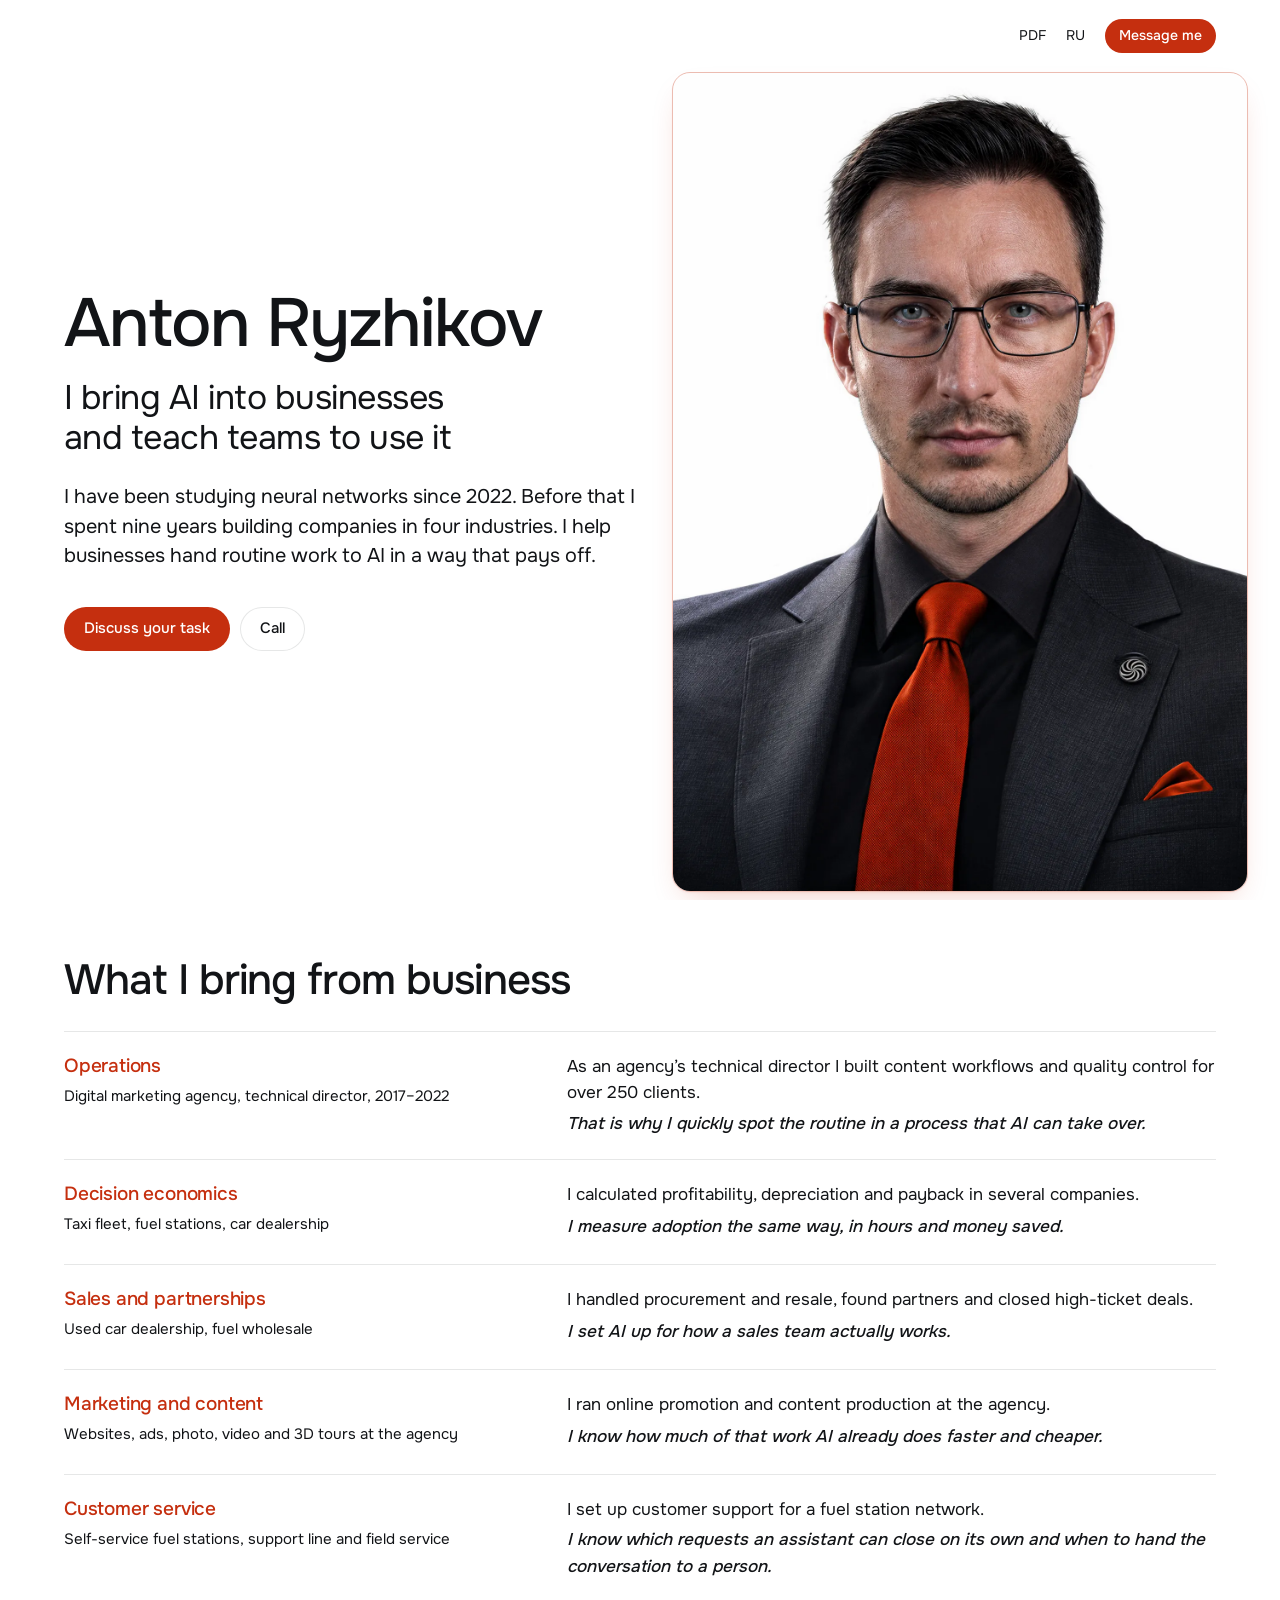
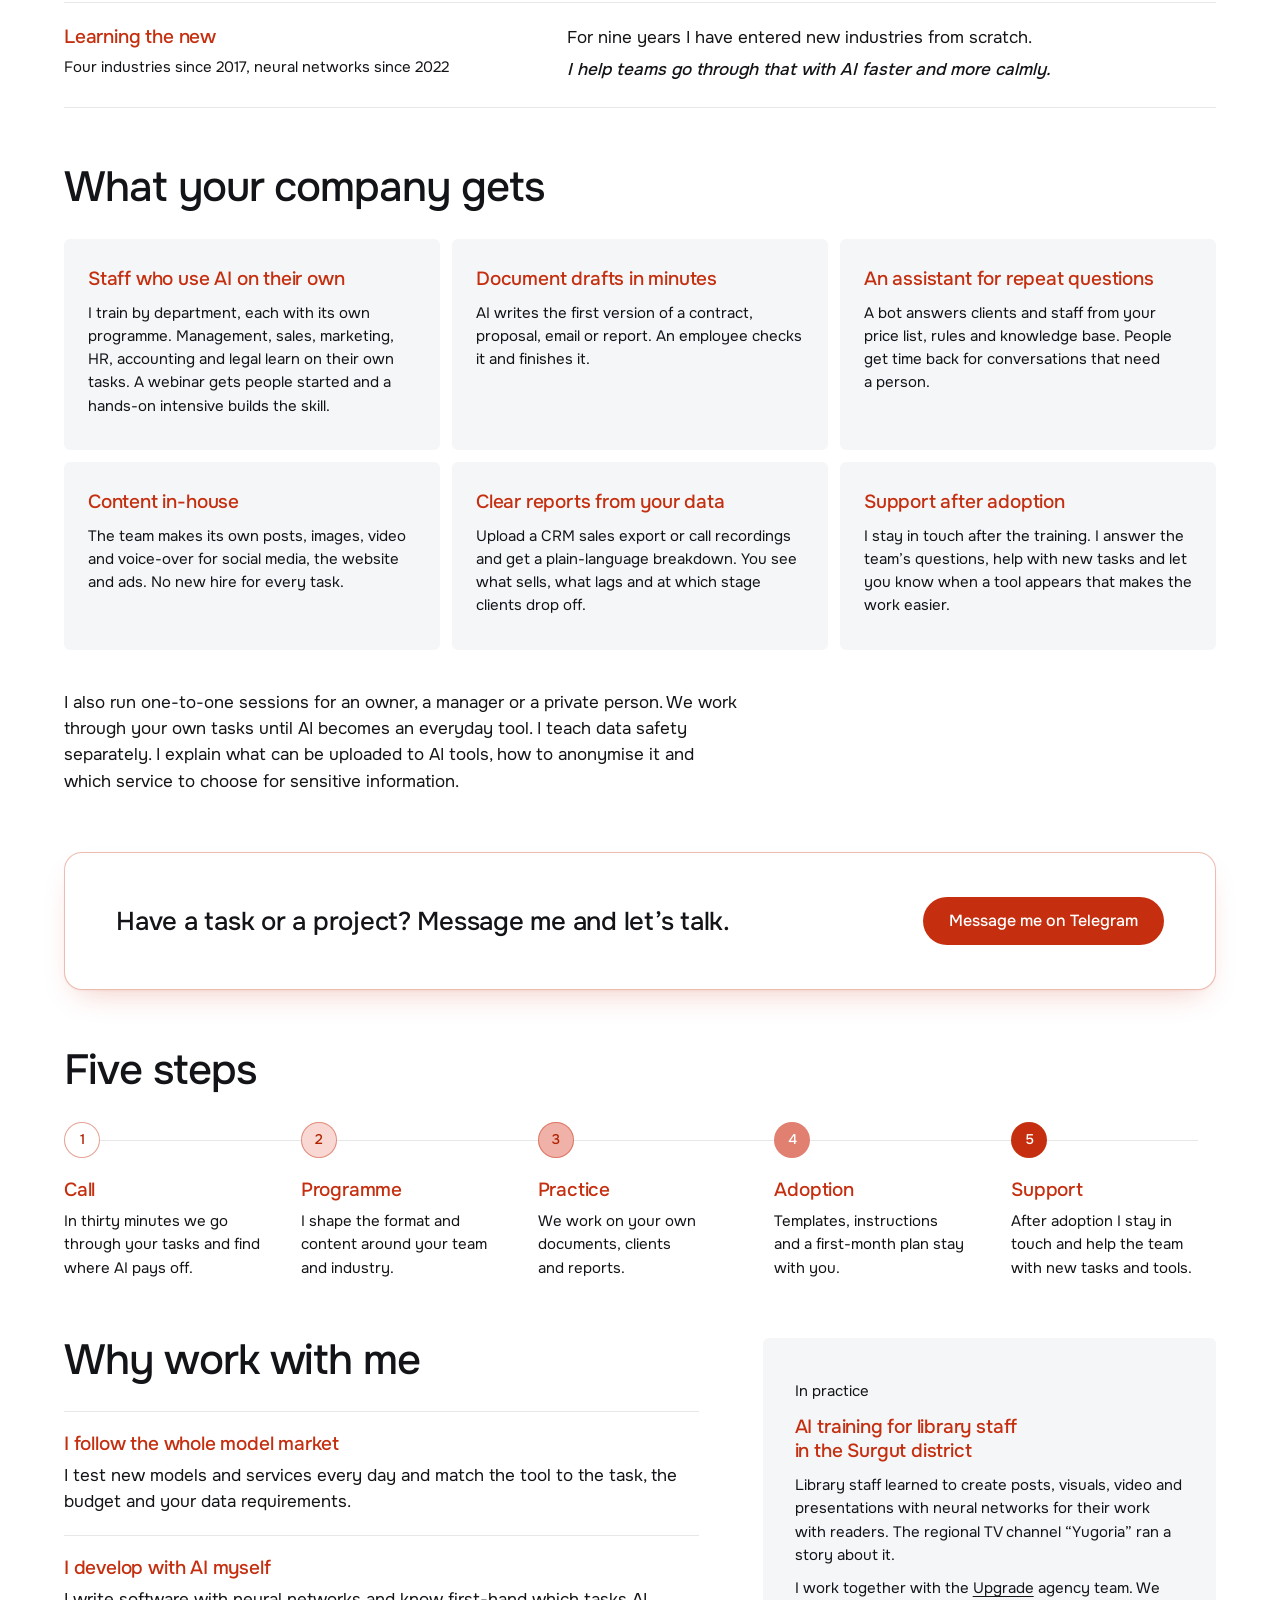
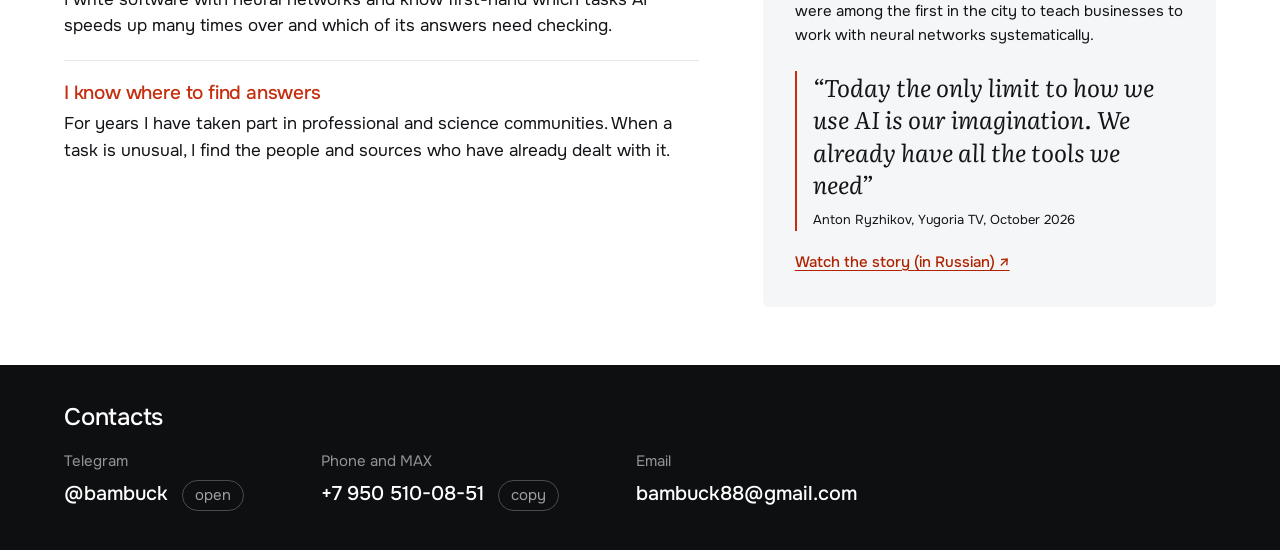
==== ai.en.html @ d8096609 "Обновление сайта" ====
<!doctype html>
<html lang="en">
<head>
<meta charset="utf-8">
<meta name="viewport" content="width=device-width, initial-scale=1">
<title>Anton Ryzhikov · AI adoption and team training</title>
<meta name="description" content="I train teams to work with neural networks, find tasks to automate, choose the right tools and support you after adoption. Nine years of business management experience.">
<meta property="og:title" content="Anton Ryzhikov · AI adoption and team training">
<meta property="og:description" content="I train teams to work with neural networks, find tasks to automate, choose the right tools and support you after adoption. Nine years of business management experience.">
<meta property="og:type" content="profile">
<link rel="alternate" hreflang="ru" href="ai.html">
<link rel="preconnect" href="https://fonts.googleapis.com">
<link rel="preconnect" href="https://fonts.gstatic.com" crossorigin>
<link rel="stylesheet" href="https://fonts.googleapis.com/css2?family=Onest:wght@400;500;600&family=Literata:ital,opsz,wght@0,7..72,400;1,7..72,400&display=swap">
<link rel="stylesheet" href="assets/style.css?v=mwg1d5gt">
<script>document.documentElement.classList.add('js')</script>
</head>
<body class="page-ai">
<header class="topbar">
  <div class="wrap topbar__in">
    <a class="topbar__name" href="#top">Anton Ryzhikov</a>
    <nav class="topbar__meta" aria-label="Page versions">
      <a href="pdf/Ryzhikov-AI-EN.pdf" download>PDF</a>
      <a href="ai.html" hreflang="ru" lang="ru">RU</a>
      <a class="btn btn--sm" href="https://t.me/bambuck">Message me</a>
    </nav>
  </div>
</header>
<main id="top">


<section class="hero">
  <div class="wrap hero__wrap">
    <div class="hero__copy">
      
      <h1 class="ld" style="--d:1">Anton Ryzhikov</h1>
      <p class="role ld" style="--d:2">I bring AI into businesses and teach teams to use it</p>
      <p class="lead ld" style="--d:3">I have been studying neural networks since 2022. Before that I spent nine years building companies in four industries. I help businesses hand routine work to AI in a way that pays off.</p>
      <div class="actions ld" style="--d:4">
        <a class="btn" href="https://t.me/bambuck">Discuss your task</a>
        <a class="btn btn--ghost" href="tel:+79505100851">Call</a>
      </div>
      
      <p class="print-only hero__contacts"><span>Telegram @bambuck</span><span>Phone and MAX +7 950 510-08-51</span><span>bambuck88@gmail.com</span></p>
    </div>
  </div>
  <figure class="hero__media"><img src="assets/anton-color.webp?v=mwg1d5gt" alt="Anton Ryzhikov" width="1920" height="1920" fetchpriority="high"></figure>
</section>
<section class="sec wrap" id="expertise">
  <div class="shead"><h2>What I bring from business</h2></div>
  <div class="compare">
    <div class="compare__row"><div class="compare__lbl"><h3>Operations</h3><p class="compare__where">Digital marketing agency, technical director, 2017–2022</p></div><p class="compare__from">As an agency’s technical director I built content workflows and quality control for over 250 clients.</p><p class="compare__ai">That is why I quickly spot the routine in a process that AI can take over.</p></div><div class="compare__row"><div class="compare__lbl"><h3>Decision economics</h3><p class="compare__where">Taxi fleet, fuel stations, car dealership</p></div><p class="compare__from">I calculated profitability, depreciation and payback in several companies.</p><p class="compare__ai">I measure adoption the same way, in hours and money saved.</p></div><div class="compare__row"><div class="compare__lbl"><h3>Sales and partnerships</h3><p class="compare__where">Used car dealership, fuel wholesale</p></div><p class="compare__from">I handled procurement and resale, found partners and closed high-ticket deals.</p><p class="compare__ai">I set AI up for how a sales team actually works.</p></div><div class="compare__row"><div class="compare__lbl"><h3>Marketing and content</h3><p class="compare__where">Websites, ads, photo, video and 3D tours at the agency</p></div><p class="compare__from">I ran online promotion and content production at the agency.</p><p class="compare__ai">I know how much of that work AI already does faster and cheaper.</p></div><div class="compare__row"><div class="compare__lbl"><h3>Customer service</h3><p class="compare__where">Self-service fuel stations, support line and field service</p></div><p class="compare__from">I set up customer support for a fuel station network.</p><p class="compare__ai">I know which requests an assistant can close on its own and when to hand the conversation to a person.</p></div><div class="compare__row"><div class="compare__lbl"><h3>Learning the new</h3><p class="compare__where">Four industries since 2017, neural networks since 2022</p></div><p class="compare__from">For nine years I have entered new industries from scratch.</p><p class="compare__ai">I help teams go through that with AI faster and more calmly.</p></div>
  </div>
</section>
<section class="sec wrap" id="services">
  <div class="shead"><h2>What your company gets</h2></div>
  <ul class="tiles">
    <li><h3>Staff who use AI on their own</h3><p>I train by department, each with its own programme. Management, sales, marketing, HR, accounting and legal learn on their own tasks. A webinar gets people started and a hands-on intensive builds the skill.</p></li>
    <li><h3>Document drafts in minutes</h3><p>AI writes the first version of a contract, proposal, email or report. An employee checks it and finishes it.</p></li>
    <li><h3>An assistant for repeat questions</h3><p>A bot answers clients and staff from your price list, rules and knowledge base. People get time back for conversations that need a person.</p></li>
    <li><h3>Content in-house</h3><p>The team makes its own posts, images, video and voice-over for social media, the website and ads. No new hire for every task.</p></li>
    <li><h3>Clear reports from your data</h3><p>Upload a CRM sales export or call recordings and get a plain-language breakdown. You see what sells, what lags and at which stage clients drop off.</p></li>
    <li><h3>Support after adoption</h3><p>I stay in touch after the training. I answer the team’s questions, help with new tasks and let you know when a tool appears that makes the work easier.</p></li>
  </ul>
  <p class="note">I also run one-to-one sessions for an owner, a manager or a private person. We work through your own tasks until AI becomes an everyday tool. I teach data safety separately. I explain what can be uploaded to AI tools, how to anonymise it and which service to choose for sensitive information.</p>
</section>

<section class="wrap cta no-print">
  <div class="cta__in">
    <h2 class="cta__title">Have a task or a project? Message me and let’s talk.</h2>
    <div class="cta__act">
      <a class="btn cta__btn" href="https://t.me/bambuck">Message me on Telegram</a>
    </div>
  </div>
</section>
<section class="sec wrap" id="process">
  <div class="shead"><h2>Five steps</h2></div>
  <ol class="steps">
    <li><span class="steps__n">1</span><h3>Call</h3><p>In thirty minutes we go through your tasks and find where AI pays off.</p></li>
    <li><span class="steps__n">2</span><h3>Programme</h3><p>I shape the format and content around your team and industry.</p></li>
    <li><span class="steps__n">3</span><h3>Practice</h3><p>We work on your own documents, clients and reports.</p></li>
    <li><span class="steps__n">4</span><h3>Adoption</h3><p>Templates, instructions and a first-month plan stay with you.</p></li>
    <li><span class="steps__n">5</span><h3>Support</h3><p>After adoption I stay in touch and help the team with new tasks and tools.</p></li>
  </ol>
</section>
<section class="sec wrap" id="proof">
  <div class="split">
    <div>
      <div class="shead"><h2>Why work with me</h2></div>
      <div class="why"><div><h3>I follow the whole model market</h3><p>I test new models and services every day and match the tool to the task, the budget and your data requirements.</p></div><div><h3>I develop with AI myself</h3><p>I write software with neural networks and know first-hand which tasks AI speeds up many times over and which of its answers need checking.</p></div><div><h3>I know where to find answers</h3><p>For years I have taken part in professional and science communities. When a task is unusual, I find the people and sources who have already dealt with it.</p></div></div>
    </div>
    <aside class="case">
      <p class="case__label">In practice</p>
      <h3>AI training for library staff in the Surgut district</h3>
      <p>Library staff learned to create posts, visuals, video and presentations with neural networks for their work with readers. The regional TV channel “Yugoria” ran a story about it.</p>
      <p>I work together with the <a href="https://upgrade-agency.ru/" target="_blank" rel="noopener">Upgrade</a> agency team. We were among the first in the city to teach businesses to work with neural networks systematically.</p>
      <figure class="case__quote">
        <blockquote class="quote">Today the only limit to how we use AI is our imagination. We already have all the tools we need</blockquote>
        <figcaption>Anton Ryzhikov, Yugoria TV, October 2026</figcaption>
      </figure>
      <a class="link no-print" href="https://ugoriatv.ru/news/2026/10/08/145247" target="_blank" rel="noopener">Watch the story (in Russian) ↗</a>
    </aside>
  </div>
</section>

<section class="band" id="contacts">
  <div class="wrap band__in">
    <div class="band__head">
      <h2 class="band__label">Contacts</h2>
      
    </div>
    <ul class="clist">
      <li><span class="clabel">Telegram</span><span class="cbox"><a class="cval" href="https://t.me/bambuck">@bambuck</a><a class="ccopy" href="https://t.me/bambuck">open</a></span></li>
      <li><span class="clabel">Phone and MAX</span><span class="cbox"><a class="cval" href="tel:+79505100851">+7 950 510-08-51</a><button class="ccopy" type="button" data-copy="+7 950 510-08-51" data-done="copied">copy</button></span></li>
      <li><span class="clabel">Email</span><a class="cval" href="mailto:bambuck88@gmail.com">bambuck88@gmail.com</a></li>
    </ul>
  </div>
</section>
</main>
<script src="assets/site.js?v=mwg1d5gt" defer></script>
</body>
</html>
---- assets/style.css ----
/* Антон Рыжиков — общий стиль трёх форматов
   Система: белый фон, почти чёрный текст, один акцент (киноварь).
   Подпись сайта: красная полоса «сейчас» на шкале опыта. */
:root {
  color-scheme: light;
  --ground: #ffffff;
  --surface: oklch(0.972 0.003 260);
  --ink: oklch(0.19 0.006 260);
  --ink-2: oklch(0.43 0.008 260);
  --ink-3: oklch(0.62 0.008 260);
  --line: oklch(0.19 0.006 260 / 0.1);
  --accent: oklch(0.54 0.19 33);
  --accent-ink: oklch(0.49 0.18 33);
  --night: oklch(0.17 0.004 260);

  --font: "Onest", system-ui, -apple-system, "Segoe UI", sans-serif;
  --serif: "Literata", Georgia, serif;
  --settle: cubic-bezier(.22, 1, .36, 1);
  --soft: cubic-bezier(.33, 1, .68, 1);

  --pad: clamp(16px, 5vw, 72px);
  --sec: clamp(44px, 4.5vw, 64px);
  --fs-h1: clamp(2.5rem, 1.7rem + 3.4vw, 4.25rem);
  --fs-h2: clamp(1.75rem, 1.35rem + 1.6vw, 2.75rem);
  --fs-h3: 1.1875rem;
  --fs-lead: clamp(1.0625rem, 1rem + 0.3vw, 1.25rem);
  --fs-body: 1.0625rem;
  --fs-small: 0.9375rem;
  --fs-label: 0.8125rem;
}

* { box-sizing: border-box; }
html { -webkit-text-size-adjust: 100%; }
body {
  margin: 0; background: var(--ground); color: var(--ink);
  font-family: var(--font); font-size: var(--fs-body); line-height: 1.55;
  font-synthesis: none; -webkit-font-smoothing: antialiased;
}
h1, h2, h3, p, ul, ol, figure, blockquote { margin: 0; }
ul, ol { padding: 0; list-style: none; }
img { display: block; max-width: 100%; }
h1, h2, h3 { font-weight: 500; text-wrap: balance; }
p { text-wrap: pretty; }
a { color: inherit; text-decoration-thickness: 1px; text-underline-offset: 0.2em; }
a:focus-visible, button:focus-visible { outline: 2px solid var(--accent); outline-offset: 2px; border-radius: 2px; }
::selection { background: var(--accent); color: #fff; }
.sr { position: absolute; width: 1px; height: 1px; overflow: hidden; clip: rect(0 0 0 0); }
.print-only { display: none; }

.wrap { width: 100%; max-width: 1280px; margin: 0 auto; padding: 0 var(--pad); }

/* ── Кнопки ─────────────────────────────────────── */
.btn {
  display: inline-flex; align-items: center; justify-content: center;
  height: 44px; padding: 0 20px; border-radius: 999px;
  background: var(--accent); color: #fff; font-size: 0.9375rem; font-weight: 500; text-decoration: none;
  transition: background-color .2s var(--soft), transform .1s var(--soft);
}
.btn:hover { background: var(--accent-ink); }
.btn:active { transform: scale(.98); }
.btn--ghost { background: #fff; color: var(--ink); box-shadow: inset 0 0 0 1px var(--line); }
.btn--ghost:hover { background: var(--surface); }
.btn--sm { height: 34px; padding: 0 14px; font-size: 0.875rem; }

/* ── Навигация: прозрачная поверх первого экрана ─── */
.topbar { position: absolute; top: 0; left: 0; right: 0; z-index: 5; }
.topbar__in { display: flex; align-items: center; justify-content: space-between; height: 72px; }
.topbar__name { font-weight: 500; text-decoration: none; }
.topbar__meta { display: flex; align-items: center; gap: 20px; font-size: 0.875rem; }
.topbar__meta a:not(.btn) { color: var(--ink-2); text-decoration: none; }
.topbar__meta a:not(.btn):hover { color: var(--ink); }

/* ── Первый экран: портрет уходит за верх, правый край и низ ── */
.hero {
  position: relative; overflow: hidden;
  min-height: clamp(600px, 100svh, 1080px);
}
.hero__wrap { position: relative; z-index: 2; min-height: inherit; display: flex; align-items: center; }
.hero__copy { width: 52%; padding: 96px 0 56px; }
.eyebrow { font-size: var(--fs-small); color: var(--ink-2); margin-bottom: 24px; }
.eyebrow b { color: var(--ink); font-weight: 500; }
h1 { font-size: var(--fs-h1); line-height: 1.04; letter-spacing: -0.03em; max-width: 11em; }
.role { margin-top: 16px; font-size: var(--fs-lead); }
.lead { margin-top: 24px; font-size: var(--fs-lead); line-height: 1.5; color: var(--ink-2); max-width: 30em; }
.actions { display: flex; flex-wrap: wrap; gap: 10px; margin-top: 36px; }
.hero__proof { margin-top: 32px; padding-left: 14px; border-left: 2px solid var(--accent); font-size: var(--fs-small); max-width: 28em; }
.hero__proof a { color: var(--ink-2); text-decoration: none; }
.hero__proof a:hover { color: var(--ink); }
.hero__media { position: absolute; top: 0; right: 0; bottom: 0; width: 50%; z-index: 1; }
.hero__media img { width: 100%; height: 100%; object-fit: cover; object-position: 50% 8%; mix-blend-mode: multiply; }

@keyframes rise { from { opacity: 0; transform: translateY(12px); } to { opacity: 1; transform: none; } }
@keyframes fade { from { opacity: 0; } to { opacity: 1; } }
.js .ld { animation: rise .8s var(--settle) both; animation-delay: calc(var(--d, 0) * 70ms); }
.js .hero__media { animation: fade 1.1s var(--soft) both; }
@media (prefers-reduced-motion: reduce) { .js .ld, .js .hero__media { animation: fade .2s linear both; } }

/* ── Секции ─────────────────────────────────────── */
.sec { padding-top: var(--sec); }
.shead { display: flex; flex-wrap: wrap; align-items: baseline; justify-content: space-between; gap: 12px 40px; margin-bottom: 28px; }
h2 { font-size: var(--fs-h2); line-height: 1.08; letter-spacing: -0.025em; max-width: 16em; }
.shead__intro { color: var(--ink-2); max-width: 26em; }
h3 { font-size: var(--fs-h3); line-height: 1.3; letter-spacing: -0.01em; }
.note { margin-top: 40px; max-width: 40em; color: var(--ink-2); }

/* Профиль: метанавык + шкала опыта */
.feature { display: grid; grid-template-columns: minmax(0, 4fr) minmax(0, 8fr); gap: 56px; align-items: start; padding: 40px 0 56px; border-top: 1px solid var(--ink); }
.feature__text h3 { font-size: clamp(1.375rem, 1.2rem + 0.6vw, 1.75rem); letter-spacing: -0.02em; }
.feature__text p { margin-top: 14px; color: var(--ink-2); }
.gantt__row { display: grid; grid-template-columns: minmax(0, 5fr) minmax(0, 7fr); gap: 24px; align-items: center; padding: 10px 0; }
.gantt__label b { display: block; font-weight: 500; font-size: 0.9375rem; line-height: 1.3; }
.gantt__label span { display: block; font-size: var(--fs-label); color: var(--ink-2); }
.gantt__track { position: relative; height: 10px; background: linear-gradient(var(--line), var(--line)) 0 50% / 100% 1px no-repeat; }
.gantt__bar { position: absolute; top: 0; height: 10px; border-radius: 2px; background: var(--ink); transform-origin: left center; }
.gantt__bar.is-now { background: linear-gradient(90deg, var(--accent) 60%, transparent); }
.js .gantt__bar.grow { transform: scaleX(0); transition: transform 1s var(--settle); transition-delay: calc(var(--d, 0) * 90ms); }
.js .gantt__bar.grow.in { transform: none; }
@media (prefers-reduced-motion: reduce) { .js .gantt__bar.grow { transform: none; transition: none; } }
.gantt__axis { padding-top: 6px; }
.gantt__axis .gantt__track { background: none; height: 16px; }
.gantt__axis span { position: absolute; top: 0; font-size: 0.75rem; color: var(--ink-2); font-variant-numeric: tabular-nums; transform: translateX(-50%); }
.gantt__axis span:nth-child(even) { visibility: hidden; }

.meta { display: grid; grid-template-columns: repeat(4, minmax(0, 1fr)); gap: 40px; padding-top: 40px; border-top: 1px solid var(--line); }
.meta p { margin-top: 10px; color: var(--ink-2); font-size: var(--fs-small); }

/* Профиль: навыки группами */
.skills { column-count: 3; column-gap: 40px; }
.skills section { padding-top: 16px; border-top: 1px solid var(--ink); break-inside: avoid; margin-bottom: 36px; }
.skills ul { margin-top: 10px; }
.skills li { color: var(--ink-2); line-height: 1.4; }
.skills li + li { margin-top: 6px; }

/* Профиль: кейс */
.showcase { display: grid; grid-template-columns: minmax(0, 6fr) minmax(0, 5fr); gap: 64px; align-items: center; padding: clamp(32px, 5vw, 64px); background: var(--surface); border-radius: 6px; }
.showcase h2 { font-size: clamp(1.5rem, 1.25rem + 1vw, 2.25rem); }
.showcase__text > p:not(.case__label) { margin-top: 14px; color: var(--ink-2); max-width: 34em; }
.showcase .link { display: inline-block; margin-top: 24px; font-weight: 500; color: var(--accent-ink); }
.showcase__quote .quote { font-size: clamp(1.3rem, 1.1rem + 0.8vw, 1.85rem); }
.showcase__quote figcaption { margin-top: 16px; font-size: var(--fs-small); color: var(--ink-2); }

/* Профиль: матрица навыков × места работы */
.matrix { width: 100%; border-collapse: collapse; }
.matrix thead th { position: sticky; top: 0; z-index: 1; background: var(--ground); font-size: var(--fs-label); font-weight: 400; color: var(--ink-2); padding: 12px 0; text-align: center; border-bottom: 1px solid var(--ink); }
.matrix thead th:first-child { text-align: left; }
.matrix th[scope="row"] { text-align: left; font-weight: 400; padding: 12px 24px 12px 0; width: 52%; }
.matrix .skill { display: block; font-weight: 500; }
.matrix .ex { display: block; margin-top: 2px; font-size: var(--fs-small); color: var(--ink-2); }
.matrix td { text-align: center; border-bottom: 1px solid var(--line); }
.matrix th[scope="row"] { border-bottom: 1px solid var(--line); }
.matrix__group th { text-align: left; font-size: var(--fs-h3); font-weight: 500; letter-spacing: -0.01em; padding: 40px 0 12px; border-bottom: 1px solid var(--line); }
.matrix tbody:first-of-type .matrix__group th { padding-top: 24px; }
.dot { display: inline-block; width: 10px; height: 10px; border-radius: 50%; background: var(--ink); }
.dash { display: inline-block; width: 10px; height: 1px; background: var(--line); vertical-align: middle; }
.matrix tr:hover th[scope="row"] .skill { color: var(--accent-ink); }

.duo { display: grid; grid-template-columns: repeat(2, minmax(0, 1fr)); gap: 40px; padding-top: 32px; border-top: 1px solid var(--line); }
.duo p { margin-top: 8px; color: var(--ink-2); max-width: 30em; }
#education { padding-top: calc(var(--sec) / 2); }

/* ИИ: сопоставление «из бизнеса → во внедрении» */
.compare__head, .compare__row { display: grid; grid-template-columns: minmax(0, 1fr) minmax(0, 1fr); gap: 40px; }
.compare__head { font-size: var(--fs-label); color: var(--ink-2); padding-bottom: 12px; border-bottom: 1px solid var(--ink); }
.compare__head span:last-child { color: var(--accent-ink); }
.compare__row { padding: 22px 0; border-bottom: 1px solid var(--line); }
.compare__row p { margin-top: 6px; color: var(--ink-2); }
.compare { border-top: 1px solid var(--line); }
.compare__row { grid-template-columns: minmax(0, 5fr) minmax(0, 7fr); row-gap: 4px; }
.compare__lbl { grid-column: 1; grid-row: 1 / span 2; }
.compare__lbl h3 { margin: 0; }
.compare__from { grid-column: 2; }
.compare__ai { grid-column: 2; font-weight: 500; }
.compare__row p.compare__from, .compare__row p.compare__ai { margin-top: 0; }
.compare__ai { color: var(--ink) !important; }

/* ИИ: услуги плитками */
.tiles { display: grid; grid-template-columns: repeat(3, minmax(0, 1fr)); gap: 12px; }
.tiles li { background: var(--surface); border-radius: 6px; padding: 28px 24px 32px; transition: background-color .3s var(--soft); }
.tiles li:hover { background: oklch(0.955 0.004 260); }
.tiles p { margin-top: 10px; color: var(--ink-2); font-size: var(--fs-small); }

/* ИИ: шаги — настоящая последовательность */
.steps { display: grid; grid-template-columns: repeat(5, minmax(0, 1fr)); gap: 32px; position: relative; }
.steps::before { content: ""; position: absolute; left: 18px; right: 18px; top: 18px; height: 1px; background: var(--line); }
.steps li { position: relative; }
.steps__n { position: relative; display: grid; place-items: center; width: 36px; height: 36px; border-radius: 50%; background: #fff; box-shadow: inset 0 0 0 1px var(--ink); font-size: 0.875rem; font-variant-numeric: tabular-nums; margin-bottom: 20px; }
.steps li:last-child .steps__n { background: var(--accent); color: #fff; box-shadow: none; }
.steps p { margin-top: 8px; color: var(--ink-2); font-size: var(--fs-small); }

/* ИИ: почему + кейс */
.split { display: grid; grid-template-columns: minmax(0, 7fr) minmax(0, 5fr); gap: 64px; align-items: start; }
.why > div { padding: 20px 0; border-top: 1px solid var(--line); }
.why p { margin-top: 6px; color: var(--ink-2); }
.case { background: var(--surface); border-radius: 6px; padding: 32px; }
.case__label { font-size: var(--fs-label); color: var(--accent-ink); margin-bottom: 12px; }
.case > p { margin-top: 10px; color: var(--ink-2); font-size: var(--fs-small); }
.case__quote { margin-top: 24px; padding-left: 16px; border-left: 2px solid var(--accent); }
.case__quote figcaption { margin-top: 10px; font-size: var(--fs-label); color: var(--ink-2); }
.case .link { display: inline-block; margin-top: 20px; font-size: var(--fs-small); font-weight: 500; color: var(--accent-ink); }

.quote { font-family: var(--serif); font-style: italic; font-size: clamp(1.2rem, 1.05rem + 0.6vw, 1.5rem); line-height: 1.35; }
.quote::before { content: "«"; } .quote::after { content: "»"; }
:lang(en) .quote::before { content: "\201C"; } :lang(en) .quote::after { content: "\201D"; }

/* Неформальный: колонка для чтения */
.story { max-width: 40rem; margin: 0 auto; }
.story h2 { margin-bottom: 40px; }
.story p { font-family: var(--serif); font-size: 1.125rem; line-height: 1.7; }
.story p + p { margin-top: 14px; }
.story__big { font-size: 1.25rem !important; }
.story__h { margin-top: 72px; }
.sign { font-style: italic; color: var(--ink-2); margin-top: 24px !important; }
/* me: ряд вызовов на линиях */
.dares { list-style: none; border-top: 1px solid var(--ink); }
.dares li { display: grid; grid-template-columns: minmax(0, 7fr) minmax(0, 5fr); gap: 12px 64px; padding: 32px 0; border-bottom: 1px solid var(--line); align-items: baseline; }
.dares__q { font-family: var(--serif); font-size: clamp(1.3rem, 1.1rem + 0.8vw, 1.85rem); line-height: 1.25; letter-spacing: -0.01em; text-wrap: balance; }
.dares__q em { color: var(--accent-ink); white-space: nowrap; }
.dares__out { color: var(--ink-2); max-width: 30em; }
.pull { margin-top: var(--sec); padding: clamp(64px, 9vw, 120px) 0; background: var(--surface); }
.quote--xl { font-size: clamp(1.6rem, 1.1rem + 2.2vw, 2.9rem); line-height: 1.22; letter-spacing: -0.01em; max-width: 22em; }

/* ── Контакты: тёмная полоса на всю ширину ───────── */
.band { margin-top: var(--sec); background: var(--night); color: #fff; padding: clamp(36px, 4vw, 52px) 0; }
.band__in { display: grid; gap: clamp(32px, 4vw, 48px); }
.band__title { font-size: clamp(1.75rem, 1.35rem + 1.6vw, 2.75rem); line-height: 1.15; letter-spacing: normal; max-width: 13em; }
.band__intro { margin-top: 16px; color: oklch(1 0 0 / .62); }
.band__label { font-size: clamp(1.25rem, 1.1rem + 0.5vw, 1.5rem); font-weight: 500; line-height: 1.2; letter-spacing: -0.01em; }
.cta { margin-top: var(--sec); }
.cta__in { display: flex; align-items: center; justify-content: space-between; gap: 20px 48px; padding: clamp(28px, 3.6vw, 44px) clamp(24px, 4vw, 56px); background: #fff; border: 1px solid oklch(0.19 0.006 260 / 0.14); border-radius: 18px; box-shadow: 0 1px 2px oklch(0.19 0.006 260 / 0.05), 0 14px 32px -14px oklch(0.19 0.006 260 / 0.22); }
.cta__title { font-size: clamp(1.25rem, 1.05rem + 0.7vw, 1.625rem); font-weight: 500; line-height: 1.3; letter-spacing: -0.01em; max-width: 30em; text-wrap: balance; }
.cta__act { flex: none; }
.cta__btn { height: 48px; padding: 0 26px; font-size: 1rem; }
@media screen and (max-width: 760px) { .cta__in { flex-direction: column; align-items: stretch; } .cta__btn { width: 100%; justify-content: center; } }
.clist { display: grid; grid-template-columns: repeat(auto-fit, minmax(15em, 1fr)); gap: 0 clamp(24px, 3vw, 48px); }
@media screen and (min-width: 861px) { .page-me .clist { grid-template-columns: repeat(4, minmax(0, 1fr)); } }
.clist li { display: grid; grid-template-rows: auto auto; gap: 10px; align-content: start; padding: 22px 0 4px; border-top: 1px solid oklch(1 0 0 / .18); }
.clabel { font-size: var(--fs-small); color: oklch(1 0 0 / .55); }
.cbox { display: flex; flex-wrap: wrap; align-items: baseline; gap: 4px 14px; min-width: 0; }
.cval {
  font: inherit; font-size: clamp(1.0625rem, 1rem + 0.3vw, 1.25rem); font-weight: 500; letter-spacing: normal;
  color: #fff; text-decoration: none; background: none; border: 0; padding: 0; cursor: pointer; text-align: left;
  overflow-wrap: anywhere; transition: color .2s var(--soft);
}
.cval:hover { color: oklch(0.72 0.15 33); }
.ccopy { font: inherit; font-size: var(--fs-small); color: oklch(1 0 0 / .6); background: none; border: 1px solid oklch(1 0 0 / .25); border-radius: 999px; padding: 3px 12px; cursor: pointer; }
.ccopy:hover { color: #fff; border-color: oklch(1 0 0 / .6); }
.compare__where { font-size: var(--fs-small); color: var(--ink-2); margin: 2px 0 6px; }
.footer { background: var(--night); color: oklch(1 0 0 / .5); font-size: var(--fs-label); }
.footer__in { display: flex; justify-content: space-between; gap: 16px; padding: 20px var(--pad) 28px; border-top: 1px solid oklch(1 0 0 / .1); }
.footer a { color: inherit; text-decoration: none; } .footer a:hover { color: #fff; }

/* ── Адаптив ────────────────────────────────────── */
@media screen and (max-width: 1100px) {
  .meta { grid-template-columns: repeat(2, minmax(0, 1fr)); }
  .skills { column-count: 2; }
  .band__in, .showcase { grid-template-columns: 1fr; }
}
@media screen and (max-width: 860px) {
  .hero { min-height: 0; display: flex; flex-direction: column; }
  .hero__wrap { min-height: 0; }
  .hero__copy { width: 100%; padding: 96px 0 40px; }
  .hero:not(.hero--space) .hero__media { order: -1; position: relative; inset: auto; width: 132px; height: 132px; margin: 92px var(--pad) 0; border-radius: 50%; overflow: hidden; background: var(--surface); box-shadow: 0 0 0 1px var(--line); }
  .hero:not(.hero--space) .hero__media img { mix-blend-mode: normal; object-position: 50% 12%; transform: scale(1.5); transform-origin: 50% 18%; }
  .hero:not(.hero--space) .hero__copy { padding-top: 28px; }
  .feature, .split { grid-template-columns: 1fr; gap: 32px; }
  .gantt__row { grid-template-columns: 1fr; gap: 8px; }
  .gantt__axis > div:first-child { display: none; }
  .gantt__axis span:first-child { transform: none; }
  .tiles { grid-template-columns: 1fr 1fr; }
  .steps { grid-template-columns: 1fr 1fr; gap: 28px; }
  .steps::before { display: none; }
}
@media screen and (max-width: 640px) {
  .topbar__meta { gap: 14px; }
  .topbar__meta a[download] { display: none; }
  .meta, .duo, .tiles, .steps, .dares li { grid-template-columns: 1fr; }
  .skills { column-count: 1; }
  .clist { grid-template-columns: 1fr; } .clist li { padding: 18px 0; } .clist li:last-child { border-bottom: 1px solid oklch(1 0 0 / .18); }
  .btn--sm { white-space: nowrap; }
  .compare__head { display: none; }
  .compare__row { grid-template-columns: 1fr; gap: 10px; }
  .compare__ai { padding-left: 14px; border-left: 2px solid var(--accent); }
  /* Матрица на телефоне: навык, ниже — где применялся, плашками */
  .matrix thead { display: none; }
  .matrix, .matrix tbody, .matrix tr, .matrix th, .matrix td { display: block; width: auto; }
  .matrix tr:not(.matrix__group) { padding: 12px 0; border-bottom: 1px solid var(--line); }
  .matrix th[scope="row"] { padding: 0; border: 0; width: auto; }
  .matrix td { display: inline-block; border: 0; margin: 8px 6px 0 0; }
  .matrix td.off { display: none; }
  .matrix td.on::after { content: attr(data-l); font-size: 0.75rem; color: var(--ink-2); padding: 3px 9px; border-radius: 999px; box-shadow: inset 0 0 0 1px var(--line); }
  .matrix td.on .dot { display: none; }
  .btn:not(.btn--sm) { flex: 1 1 auto; }
  .case { padding: 24px; }
}

/* ── Печать / PDF ───────────────────────────────── */
@media print {
  @page { size: A4; margin: 12mm 13mm; }
  :root { --fs-h1: 26pt; --fs-h2: 14pt; --fs-h3: 10.5pt; --fs-lead: 10.5pt; --fs-body: 9.5pt; --fs-small: 8.5pt; --fs-label: 7.5pt; --sec: 7mm; --pad: 0; }
  body { line-height: 1.42; -webkit-print-color-adjust: exact; print-color-adjust: exact; }
  .wrap { max-width: none; }
  .topbar, .actions, .ccopy, .footer, .no-print, .hero__proof { display: none !important; }
  .print-only { display: block; }
  .js .ld, .js .hero__media { animation: none !important; }
  .js .gantt__bar.grow { transform: none !important; transition: none !important; }
  .hero { min-height: 0; border: 0; }
  .hero__wrap { min-height: 0; display: block; }
  .hero__copy { width: auto; margin-right: 46mm; padding: 0; }
  .hero__media { left: auto; width: 38mm; height: 38mm; top: 0; bottom: auto; border-radius: 50%; overflow: hidden; }
  .hero__media img { object-position: 50% 0; transform: none; }
  .lead { margin-top: 3mm; } .role { margin-top: 2mm; } .eyebrow { margin-bottom: 3mm; }
  .hero__contacts { margin-top: 4mm; font-size: var(--fs-small); }
  .hero__contacts span + span::before { content: "  ·  "; white-space: pre; color: var(--ink-3); }
  .shead { margin-bottom: 3mm; }
  .feature { padding: 3mm 0 4mm; gap: 6mm; }
  .gantt__row { padding: 1mm 0; }
  .meta { gap: 4mm; padding-top: 3mm; } .meta li { break-inside: avoid; }
  .matrix thead th { position: static; padding: 1.5mm 0; }
  .matrix th[scope="row"] { padding: 1mm 4mm 1mm 0; }
  .matrix__group th { padding: 3mm 0 1mm; }
  .matrix tr { break-inside: avoid; }
  .dot { width: 6px; height: 6px; }
  .duo { gap: 6mm; padding-top: 3mm; }
  .compare__row { padding: 2mm 0; break-inside: avoid; }
  .tiles { gap: 2mm; } .tiles li { padding: 3mm; break-inside: avoid; }
  .steps { gap: 4mm; } .steps__n { width: 6mm; height: 6mm; margin-bottom: 2mm; }
  .split { gap: 6mm; } .why > div { padding: 2mm 0; } .case { padding: 4mm; break-inside: avoid; }
  .story { max-width: none; } .story h2 { margin-bottom: 3mm; }
  .dares li { padding: 2mm 0; gap: 1mm 8mm; break-inside: avoid; } .dares__q { font-size: 11.5pt; } .dares__out { font-size: 9.5pt; }
  .story p { font-size: 9.5pt; line-height: 1.5; } .story p + p { margin-top: 1.5mm; }
  .pull { margin-top: 5mm; padding: 5mm 0; } .quote--xl { font-size: 13pt; }
  .story__h { margin-top: 5mm; }
  .band { margin-top: 6mm; padding: 5mm 0 0; background: none; color: var(--ink); break-inside: avoid; }
  .band__title { font-size: 14pt; } .band__intro, .clabel { color: var(--ink-2); }
  .band__in { display: block; } .clist { margin-top: 3mm; border-color: var(--line); } .clist li { padding: 1.5mm 0; border-color: var(--line); }
  .skills { column-gap: 5mm; } .skills section { padding-top: 2mm; margin-bottom: 4mm; break-inside: avoid; } .skills li + li { margin-top: 1mm; }
  .showcase { padding: 5mm; gap: 6mm; break-inside: avoid; }
  .cval { color: var(--ink); font-size: 10pt; }
  /* Сессия 13: поток страниц и колонтитул */
  h2, h3, .shead, .eyebrow, .band__head { break-after: avoid; }
  .feature, .gantt__row, .tiles li, .steps li, .why > div, .skills section, .compare__row, .chapter, .case, .quote, .pull { break-inside: avoid; }
  p { orphans: 3; widows: 3; }
  .band { break-inside: avoid; }
  .clist { grid-template-columns: repeat(3, minmax(0, 1fr)); gap: 0 6mm; } .clist li { padding: 2mm 0 0; gap: 1mm; border-bottom: 0; }
  html:lang(en) body { page: en; }
  /* контакты уже в шапке первой страницы и в колонтитуле */
  #contacts { display: none !important; }
  .hero__contacts { display: flex !important; flex-wrap: wrap; gap: 1mm 5mm; }
  .hero__contacts span + span::before { content: none !important; }
  .posts a span[aria-hidden] { display: none; }
  #competencies { break-before: page; margin-top: 0; padding-top: 0; }
  .gantt__row { grid-template-columns: 58mm minmax(0, 1fr); gap: 5mm; }
  .showcase h2 { font-size: 13pt; } .showcase__quote .quote, .case .quote, .quote { font-size: 11.5pt; line-height: 1.35; }
  .showcase { gap: 8mm; }
}
@page {
  @bottom-left { content: "Антон Рыжиков · t.me/bambuck"; font: 7pt "Onest", sans-serif; color: #8a8f98; }
  @bottom-right { content: "стр. " counter(page) " / " counter(pages); font: 7pt "Onest", sans-serif; color: #8a8f98; }
}
@page en {
  @bottom-left { content: "Anton Ryzhikov · t.me/bambuck"; font: 7pt "Onest", sans-serif; color: #8a8f98; }
  @bottom-right { content: "p. " counter(page) " / " counter(pages); font: 7pt "Onest", sans-serif; color: #8a8f98; }
}

/* Матрица: равные столбцы мест работы */
@media (min-width: 641px) {
  .matrix { table-layout: fixed; }
  .matrix thead th:first-child { width: 50%; }
  .matrix thead th:not(:first-child) { width: 10%; }
}

/* ══ me: космос ═══════════════════════════════════
   Своя система: глубокий сине-фиолетовый фон, звёзды, звёздно-золотой акцент.
   Подпись страницы: портрет-луна с орбитами; главы истории — созвездия. */
.page-me {
  color-scheme: dark;
  --ground: oklch(0.15 0.03 278);
  --surface: oklch(0.2 0.035 280);
  --ink: oklch(0.96 0.008 270);
  --ink-2: oklch(0.8 0.02 270);
  --ink-3: oklch(0.64 0.03 270);
  --line: oklch(1 0 0 / 0.13);
  --accent: oklch(0.85 0.12 82);
  --accent-ink: oklch(0.88 0.11 84);
  --night: oklch(0.11 0.025 278);
  background:
    radial-gradient(60vw 50vw at 85% 8%, oklch(0.32 0.09 300 / .45), transparent 70%),
    radial-gradient(50vw 40vw at 0% 55%, oklch(0.3 0.07 230 / .35), transparent 70%),
    var(--ground);
  background-attachment: fixed;
}
.page-me main, .page-me .footer { position: relative; z-index: 1; }
.page-me ::selection { background: var(--accent); color: var(--night); }
.page-me .btn { color: var(--night); }
.page-me .btn:hover { background: oklch(0.92 0.09 86); }
.page-me .btn--ghost { background: transparent; color: var(--ink); box-shadow: inset 0 0 0 1px oklch(1 0 0 / .3); }
.page-me .btn--ghost:hover { background: oklch(1 0 0 / .07); }
.page-me .footer, .page-me .band { background: transparent; }
.page-me .footer__in { border-color: var(--line); }

.sky { position: fixed; inset: 0; z-index: 0; pointer-events: none; }
.sky svg { width: 100%; height: 100%; }
.sky .tw { animation: tw 5s ease-in-out infinite; animation-delay: var(--t); }
@keyframes tw { 50% { opacity: .15; } }

/* Первый экран: портрет — луна на орбитах */
.hero--space { border-bottom: 0; overflow: visible; }
@media (min-width: 861px) { .hero--space .hero__copy { width: 48%; } }
.page-me main { overflow-x: clip; }
.moon {
  position: absolute; z-index: 1; top: 50%; right: max(var(--pad), calc((100vw - 1280px) / 2 + var(--pad)));
  width: min(34vw, 500px); aspect-ratio: 1; translate: 0 -50%;
}
.moon img {
  position: relative; width: 100%; height: 100%; border-radius: 50%; object-fit: cover; object-position: 50% 30%;
  box-shadow: 0 0 0 1px oklch(1 0 0 / .5), 0 0 60px 6px oklch(0.85 0.06 270 / .35), 0 0 180px 40px oklch(0.6 0.12 290 / .25);
}
.moon__orbit { position: absolute; inset: -14%; border-radius: 50%; border: 1px solid oklch(1 0 0 / .16); }
.moon__orbit--b { inset: -30%; border-style: dashed; border-color: oklch(1 0 0 / .09); }
.moon__orbit i { position: absolute; top: 50%; left: -4px; width: 8px; height: 8px; margin-top: -4px; border-radius: 50%; background: var(--accent); box-shadow: 0 0 12px 3px oklch(0.85 0.12 82 / .6); }
.moon__orbit--b i { width: 5px; height: 5px; left: auto; right: -2.5px; margin-top: -2.5px; background: #fff; }
.js .moon__orbit--a { animation: spin 60s linear infinite; }
.js .moon__orbit--b { animation: spin 140s linear infinite reverse; }
@keyframes spin { to { rotate: 360deg; } }
.js .moon { animation: fade 1.4s var(--soft) both; }

/* Вызовы: тезисы-ссылки на главы */
.dares--space { border-top-color: oklch(1 0 0 / .35); }
.dares--space li { display: block; padding: 0; }
.dares--space a { display: grid; grid-template-columns: minmax(0, 1fr) auto; gap: 8px 48px; align-items: baseline; padding: 26px 0; text-decoration: none; }
.dares--space .dares__q { font-size: clamp(1.2rem, 1.05rem + 0.6vw, 1.6rem); }
.dares__go { font-size: var(--fs-small); color: var(--ink-3); white-space: nowrap; transition: color .2s var(--soft); }
.dares--space a:hover .dares__go { color: var(--accent); }
.dares--space a:hover .dares__q { color: #fff; }

/* Карта созвездий: главы на общей «орбите» */
.chart { position: relative; }
.chart::before { content: ""; position: absolute; top: 60px; bottom: 60px; left: 79px; width: 1px; background: linear-gradient(oklch(1 0 0 / 0), oklch(1 0 0 / .22) 8%, oklch(1 0 0 / .22) 92%, oklch(1 0 0 / 0)); }
.chapter { display: grid; grid-template-columns: 160px minmax(0, 40rem); gap: 0 clamp(32px, 6vw, 96px); padding: 48px 0; scroll-margin-top: 24px; }
.chapter__mark { position: relative; }
.cons { position: sticky; top: 32px; width: 160px; height: 160px; display: block; background: radial-gradient(closest-side, var(--ground) 70%, transparent); }
.cons polyline { fill: none; stroke: oklch(1 0 0 / .35); stroke-width: 1; }
.cons circle { fill: #fff; }
.cons circle:first-of-type { fill: var(--accent); filter: drop-shadow(0 0 4px oklch(0.85 0.12 82 / .9)); }
.chapter__title { font-family: var(--serif); font-size: var(--fs-h2); line-height: 1.12; letter-spacing: -0.01em; margin-bottom: 24px; }
.chapter__body > p:not(.posts) { font-family: var(--serif); font-size: 1.125rem; line-height: 1.72; color: var(--ink-2); }
.chapter__body > p:not(.posts) + p { margin-top: 14px; }
.chapter__body > p:first-of-type { color: var(--ink); }
.chapter__body a:not(.posts a) { color: var(--accent); }
.posts { display: flex; flex-wrap: wrap; align-items: baseline; gap: 10px; margin-top: 28px; }
.posts__l { font-size: var(--fs-label); color: var(--ink-3); text-transform: uppercase; letter-spacing: .08em; margin-right: 4px; }
.posts a { font-size: var(--fs-small); text-decoration: none; padding: 5px 14px; border-radius: 999px; box-shadow: inset 0 0 0 1px oklch(1 0 0 / .22); transition: box-shadow .2s var(--soft), color .2s var(--soft); }
.posts a:hover { color: var(--accent); box-shadow: inset 0 0 0 1px var(--accent); }

.pull--space { background: none; text-align: center; }
.pull--space .quote--xl { margin: 0 auto; text-shadow: 0 0 40px oklch(0.6 0.12 290 / .6); }
.pull--space .sign { margin-top: 24px; color: var(--ink-3); }

.page-me .cval:hover { color: var(--accent); }

@media (prefers-reduced-motion: reduce) {
  .sky .tw, .js .moon__orbit--a, .js .moon__orbit--b { animation: none; }
}
@media screen and (max-width: 860px) {
  .hero--space { flex-direction: column-reverse; }
  .moon { position: relative; top: auto; right: auto; translate: none; width: min(64vw, 340px); margin: 112px auto 8px; }
  .hero--space .hero__copy { padding-top: 40px; }
}
@media screen and (max-width: 640px) {
  .dares--space a { grid-template-columns: 1fr; }
  .chart::before { left: 27px; top: 40px; }
  .chapter { grid-template-columns: 56px minmax(0, 1fr); gap: 0 16px; padding: 36px 0; }
  .cons { width: 56px; height: 56px; top: 16px; }
  .chapter__title { font-size: 1.6rem; margin-bottom: 16px; }
  .chapter__body > p:not(.posts) { font-size: 1.0625rem; }
}

/* PDF me — светлый печатный вариант */
@media print {
  .page-me {
    color-scheme: light; background: #fff;
    --ground: #fff; --surface: oklch(0.972 0.003 260); --ink: oklch(0.19 0.006 260); --ink-2: oklch(0.38 0.008 260); --ink-3: oklch(0.55 0.008 260);
    --line: oklch(0.19 0.006 260 / 0.12); --accent: oklch(0.54 0.19 33); --accent-ink: oklch(0.49 0.18 33);
  }
  .sky, .moon__orbit, .chart::before, .dares__go { display: none !important; }
  .js .moon { animation: none !important; }
  .moon { position: absolute; top: 0; right: 0; translate: none; width: 38mm; margin: 0; }
  .moon img { box-shadow: none; }
  .hero--space .hero__copy { margin-right: 46mm; padding: 0; }
  .dares--space { border-top-color: var(--ink); }
  .dares--space a { padding: 2mm 0; display: block; } .dares--space .dares__q { font-size: 11pt; }
  .chapter { grid-template-columns: 14mm minmax(0, 1fr); gap: 0 5mm; padding: 3mm 0; break-inside: avoid; }
  .cons { position: static; width: 14mm; height: 14mm; background: none; }
  .cons polyline { stroke: var(--ink-3); } .cons circle { fill: var(--ink); }
  .chapter__title { font-size: 13pt; margin-bottom: 2mm; }
  .chapter__body > p:not(.posts) { font-size: 9.5pt; line-height: 1.5; }
  .chapter__body > p:not(.posts) + p { margin-top: 1.5mm; }
  .posts { margin-top: 2mm; gap: 1mm 3mm; } .posts a { padding: 0; box-shadow: none; font-size: 8.5pt; color: var(--accent-ink); }
  .posts a::after { content: " " attr(href); color: var(--ink-3); }
  .pull--space { padding: 4mm 0; } .pull--space .quote--xl { text-shadow: none; }
}

.page-me .band { margin-top: 0; }

a, button { transition: color .2s var(--soft), background-color .2s var(--soft), border-color .2s var(--soft), box-shadow .2s var(--soft); }

/* Сессия 16: AI PDF в 2 страницы */
@media print {
  .page-ai .compare__lbl { display: block; }
  .page-ai .compare__where { margin: 0; }
  .page-ai .compare__row { padding: 1.6mm 0; row-gap: 0.8mm; }
  .page-ai .tiles li { padding: 2.6mm 3mm; }
  .page-ai .tiles p { font-size: 8.5pt; line-height: 1.4; }
  .page-ai .note { margin-top: 3mm; font-size: 9pt; }
  .page-ai .steps p { font-size: 8.5pt; }
  .page-ai .why > div { padding: 1.4mm 0; }
  .page-ai .case { padding: 3.5mm; }
  .page-ai .case .quote { font-size: 10.5pt; }
}

/* Сессия 18: имя в верхней полосе убрано на ai/index, мягкий край фото, низкий подвал */
@media screen and (min-width: 861px) {
  .hero:not(.hero--space) .hero__media {
    -webkit-mask-image: linear-gradient(to right, transparent 0, #000 28px), linear-gradient(to top, transparent 0, #000 28px);
    -webkit-mask-composite: source-in;
    mask-image: linear-gradient(to right, transparent 0, #000 28px), linear-gradient(to top, transparent 0, #000 28px);
    mask-composite: intersect;
  }
  .page-ai .band__in, .page-cv .band__in { grid-template-columns: minmax(0, 1fr) minmax(0, 3fr); align-items: start; }
  .page-ai .band__head, .page-cv .band__head { padding-top: 20px; }
  .page-ai .clist, .page-cv .clist { grid-template-columns: repeat(3, minmax(0, 1fr)); }
}

/* Сессия 19: имя в шапке вернули; на ai строка-eyebrow убрана (в PDF остаётся) */
@media screen { .page-ai .hero .eyebrow { display: none; } }

/* Сессия 19: телефон — центровка, плотнее, круглое фото без зума */
@media screen and (max-width: 640px) {
  .page-ai, .page-cv { --sec: 40px; }
  .page-ai .shead, .page-cv .shead { margin-bottom: 20px; }
  .hero:not(.hero--space) .hero__media { width: 148px; height: 148px; margin: 84px auto 0; }
  .hero:not(.hero--space) .hero__media img { transform: none; object-position: 50% 0; }
  .page-ai .hero__copy, .page-cv .hero__copy { padding: 20px 0 8px; text-align: center; }
  .page-ai .hero h1, .page-cv .hero h1, .page-ai .lead, .page-cv .lead { margin-inline: auto; }
  .page-ai .shead, .page-cv .shead { justify-content: center; text-align: center; }
  .page-ai h2, .page-cv h2 { margin-inline: auto; text-align: center; }
  .page-ai .note, .page-ai .why, .page-ai .case, .page-ai .tiles li,
  .page-cv .feature, .page-cv .meta li, .page-cv .skills section, .page-cv .showcase,
  .band__head, .clist li, .cta__in { text-align: center; }
  .cta__in { flex-direction: column; align-items: center; }
  /* сравнение: стопкой по центру, вывод — мягкой плашкой */
  .compare__row { grid-template-columns: 1fr; gap: 8px; padding: 24px 0; text-align: center; }
  .compare__lbl, .compare__from, .compare__ai { grid-column: 1; grid-row: auto; }
  .compare__where { margin: 4px 0 0; }
  .compare__ai { border-left: 0; padding: 12px 16px; margin-top: 6px; background: var(--surface); border-radius: 12px; }
  /* шаги: номер слева на уровне середины текста, блок по центру */
  .steps { max-width: 340px; margin-inline: auto; gap: 22px; }
  .steps li { display: grid; grid-template-columns: 36px 1fr; column-gap: 16px; align-items: center; }
  .steps__n { grid-row: 1 / span 2; margin: 0; }
  .steps li h3, .steps li p { grid-column: 2; margin: 0; }
}
@media screen and (max-width: 640px) {
  .case__quote, .showcase__quote { border-left: 0 !important; padding-left: 0 !important; text-align: center; }
}
@media screen and (max-width: 640px) {
  .clist li { justify-items: center; }
  .cbox { justify-content: center; }
  .page-cv .gantt { text-align: left; }
}

/* Сессия 20: кнопка «открыть» у Telegram; телефон — единые разделители и интервалы */
a.ccopy { text-decoration: none; display: inline-flex; align-items: center; }
.band .cval, .band .cval:visited { color: #fff; }
@media screen and (max-width: 640px) {
  /* одна система: секции без линий, внутри списков — тонкие линии, интервал 20px */
  .page-ai .sec, .page-cv .sec { padding-top: 48px; }
  .page-cv .feature { border-top: 0; padding: 0 0 8px; gap: 24px; }
  .skills section { border-top: 1px solid var(--line); padding-top: 18px; margin-bottom: 18px; }
  .compare { border-top: 1px solid var(--line); }
  .compare__row { padding: 20px 0; }
  .compare__row:last-child, .why > div:last-child { border-bottom: 0; }
  .meta { gap: 20px; }
  .tiles { gap: 12px; }
  .tiles li, .case, .showcase, .cta__in { border-radius: 14px; }
  .cta { margin-top: 48px; }
  /* шаги: номер слева по середине, текст по центру экрана */
  .steps { max-width: none; gap: 18px; }
  .steps li { grid-template-columns: 36px 1fr 36px; text-align: center; }
  /* контакты: без нижней линии */
  .clist li:last-child { border-bottom: 0; }
}
@media screen and (min-width: 861px) {
  .page-ai .band__in, .page-cv .band__in { grid-template-columns: auto minmax(0, 1fr); column-gap: clamp(48px, 6vw, 96px); }
  .band .cbox { flex-wrap: nowrap; white-space: nowrap; }
}

/* Тест: цветное фото на ai (квадратное, мало места над головой) */
@media screen and (min-width: 861px) {
  .page-ai .hero__media, .page-cv .hero__media { top: 72px; }
  .page-ai .hero__media img, .page-cv .hero__media img { object-position: 50% 0; }
}
@media screen and (max-width: 860px) {
  .page-ai .hero:not(.hero--space) .hero__media img, .page-cv .hero:not(.hero--space) .hero__media img { transform: scale(1.45); transform-origin: 50% 24%; object-position: 50% 0; }
}
@media print {
  .page-ai .hero__media img, .page-cv .hero__media img { transform: scale(1.18); transform-origin: 50% 0; object-position: 50% 0; mix-blend-mode: multiply; }
  .page-ai .hero__media, .page-cv .hero__media { background: #fff; }
}

/* Сессия 21: разделители и рамка плашки — цвет кнопки, бледно (ai и общая) */
.page-ai .cta__in, .page-cv .cta__in { border-color: oklch(0.54 0.19 33 / 0.32); box-shadow: 0 1px 2px oklch(0.54 0.19 33 / 0.06), 0 14px 32px -14px oklch(0.54 0.19 33 / 0.28); }
@media screen and (max-width: 640px) {
  .page-ai .clist li:last-child, .page-cv .clist li:last-child { border-bottom: 0; }
}

/* Сессия 22: компетенции — ровными рядами; ссылки подсвечиваются цветом кнопки */
.skills { column-count: auto; display: grid; grid-template-columns: repeat(3, minmax(0, 1fr)); column-gap: 40px; row-gap: 0; }
@media screen and (max-width: 1100px) { .skills { grid-template-columns: repeat(2, minmax(0, 1fr)); } }
@media screen and (max-width: 640px) { .skills { grid-template-columns: 1fr; } }
@media print { .skills { column-gap: 5mm; } }
a:not(.btn) { transition: color .15s ease; }
a:not(.btn):not(.ccopy):hover, .topbar__meta a:not(.btn):hover, .band .cval:hover, .footer a:hover { color: var(--accent) !important; }
.ccopy:hover { color: var(--accent); border-color: var(--accent); }

/* Сессия 23: шапка ai как у общей — крупное имя, под ним подзаголовок вдвое меньше; мелкое имя в верхней полосе убрано */
.page-ai .topbar__name, .page-cv .topbar__name { visibility: hidden; }
.page-ai .hero .role, .page-cv .hero .role { margin-top: 18px; font-size: calc(var(--fs-h1) * 0.5); line-height: 1.18; letter-spacing: -0.015em; color: var(--ink); max-width: 15em; text-wrap: balance; }
@media screen and (max-width: 640px) { .page-ai .hero .role, .page-cv .hero .role { margin-inline: auto; } }
.page-cv .hero .role { text-wrap: wrap; max-width: none; }

/* Сессия 24: больше акцентов — заголовки разделов, номера шагов, полосы графика цветом кнопки */
.page-ai h3, .page-cv h3, .page-cv .gantt__label b { color: var(--accent); }
.page-ai .cta__title, .page-cv .cta__title, .band__label { color: inherit; }
.steps__n { background: var(--accent) !important; color: #fff !important; box-shadow: none !important; }
.gantt__bar { background: var(--accent); }
@media screen and (max-width: 860px) { .hero:not(.hero--space) .hero__media { box-shadow: none; background: #fff; } }
/* Сессия 25: серый текст — чёрным; цитата цветом кнопки */
.page-ai, .page-cv { --ink-2: var(--ink); }
/* Сессия 26: круг на телефоне — как в PDF (голова целиком); выводы без серой подложки */
@media screen and (max-width: 860px) {
  .page-ai .hero:not(.hero--space) .hero__media img, .page-cv .hero:not(.hero--space) .hero__media img { transform: scale(1.18); transform-origin: 50% 0; object-position: 50% 0; }
}
@media screen and (max-width: 640px) {
  .compare__ai { background: none; padding: 0; margin-top: 4px; border-radius: 0; }
}
.showcase__quote .link { display: inline-block; margin-top: 16px; }
.page-ai .compare__ai { font-style: italic; font-synthesis: style; }

/* Сессия 29: «Позвонить», шаги градиентом, график, подвал без линий, фото-карточка */
/* шаги: №1 белый, дальше насыщенность растёт, последний — полный цвет кнопки */
.page-ai .steps li .steps__n { --k: 0%; background: color-mix(in oklch, var(--accent) var(--k), #fff) !important; color: var(--accent-ink) !important; box-shadow: inset 0 0 0 1px oklch(0.54 0.19 33 / 0.45) !important; font-weight: 500; }
.page-ai .steps li:nth-child(2) .steps__n { --k: 20%; }
.page-ai .steps li:nth-child(3) .steps__n { --k: 40%; }
.page-ai .steps li:nth-child(4) .steps__n { --k: 65%; color: #fff !important; box-shadow: none !important; }
.page-ai .steps li:last-child .steps__n { --k: 100%; color: #fff !important; box-shadow: none !important; }
/* график опыта: названия чёрные, должности курсивом; конец градиента закрывает линию */
.page-cv .gantt__label b { color: var(--ink); }
.page-cv .gantt__label span { font-style: italic; font-synthesis: style; }
.gantt__bar.is-now { background: linear-gradient(90deg, var(--accent) 60%, #fff); }
@media print { .gantt__bar.is-now { background: linear-gradient(90deg, var(--accent) 60%, #fff) !important; } }
/* подвал: заголовок сверху, три колонки под ним, без линий, компактнее */
@media screen {
  .page-ai .band, .page-cv .band { padding: clamp(28px, 3vw, 40px) 0; }
  .page-ai .band__in, .page-cv .band__in { grid-template-columns: 1fr; gap: 18px; }
  .page-ai .band__head, .page-cv .band__head { padding-top: 0; }
  .page-ai .clist li, .page-cv .clist li { border: 0 !important; padding: 0; gap: 6px; }
}
@media screen and (min-width: 861px) { .page-ai .clist, .page-cv .clist { grid-template-columns: repeat(3, max-content); column-gap: clamp(48px, 6vw, 112px); } }
@media screen and (max-width: 860px) { .page-ai .clist, .page-cv .clist { grid-template-columns: 1fr; row-gap: 18px; } }
/* фото hero на полной версии: без растушёвки, скругление, обводка и тень как у плашки .cta */
@media screen and (min-width: 861px) {
  .page-ai .hero:not(.hero--space) .hero__media, .page-cv .hero:not(.hero--space) .hero__media {
    -webkit-mask-image: none; mask-image: none; overflow: hidden; border-radius: 18px;
    border: 1px solid oklch(0.54 0.19 33 / 0.32);
    box-shadow: 0 1px 2px oklch(0.54 0.19 33 / 0.06), 0 14px 32px -14px oklch(0.54 0.19 33 / 0.28);
  }
}
@media screen and (min-width: 861px) {
  .page-ai .hero:not(.hero--space) .hero__media, .page-cv .hero:not(.hero--space) .hero__media { top: 72px; right: clamp(24px, 2.5vw, 48px); bottom: 8px; width: calc(50% - clamp(24px, 2.5vw, 48px) - 32px); }
}
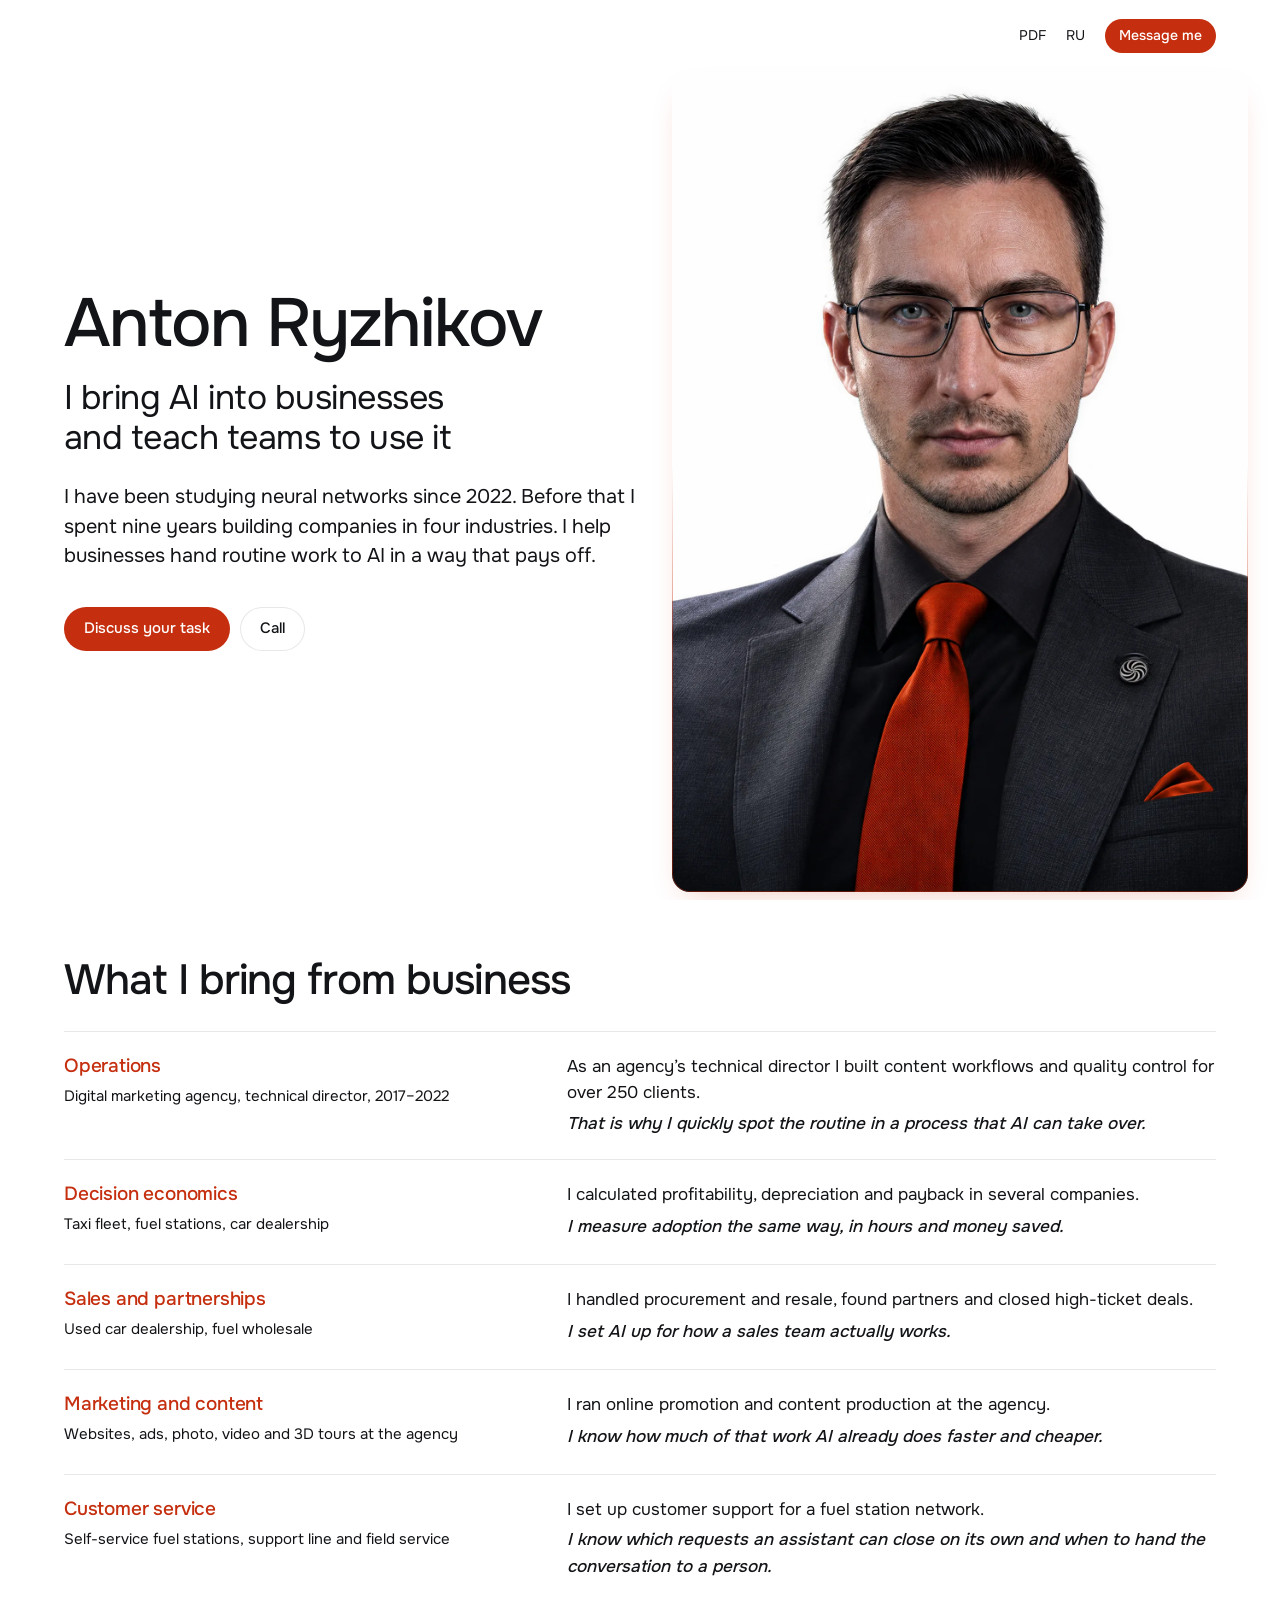
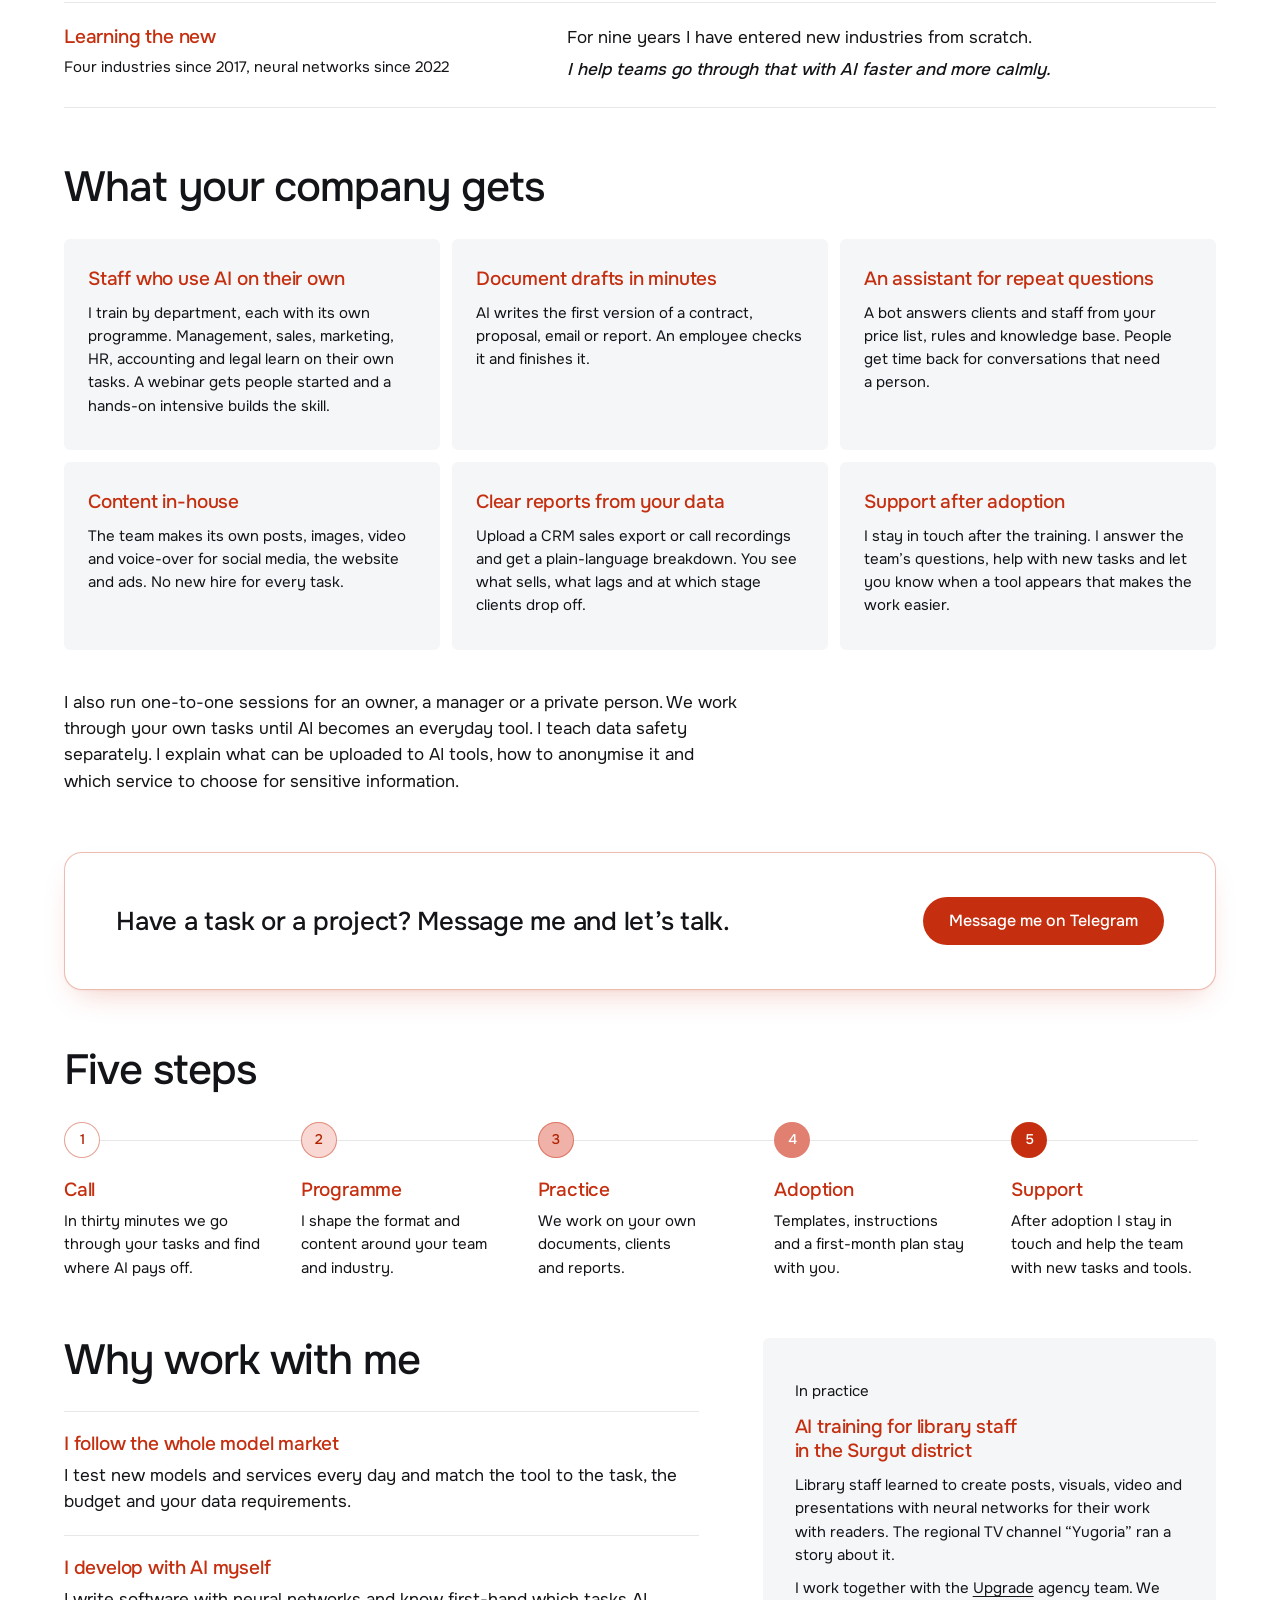
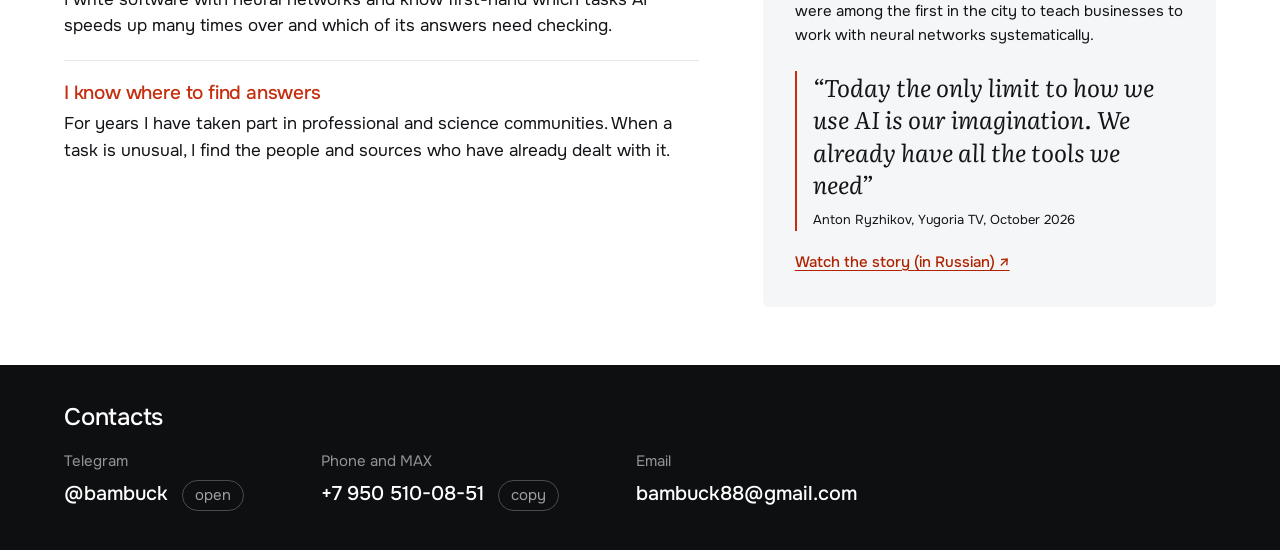
==== commit f323ae69: "Обновление сайта" ====
--- a/ai.en.html
+++ b/ai.en.html
@@ -12,7 +12,7 @@
 <link rel="preconnect" href="https://fonts.googleapis.com">
 <link rel="preconnect" href="https://fonts.gstatic.com" crossorigin>
 <link rel="stylesheet" href="https://fonts.googleapis.com/css2?family=Onest:wght@400;500;600&family=Literata:ital,opsz,wght@0,7..72,400;1,7..72,400&display=swap">
-<link rel="stylesheet" href="assets/style.css?v=mwg1d5gt">
+<link rel="stylesheet" href="assets/style.css?v=mwg1igm6">
 <script>document.documentElement.classList.add('js')</script>
 </head>
 <body class="page-ai">
@@ -44,7 +44,7 @@
       <p class="print-only hero__contacts"><span>Telegram @bambuck</span><span>Phone and MAX +7 950 510-08-51</span><span>bambuck88@gmail.com</span></p>
     </div>
   </div>
-  <figure class="hero__media"><img src="assets/anton-color.webp?v=mwg1d5gt" alt="Anton Ryzhikov" width="1920" height="1920" fetchpriority="high"></figure>
+  <figure class="hero__media"><img src="assets/anton-color.webp?v=mwg1igm6" alt="Anton Ryzhikov" width="1920" height="1920" fetchpriority="high"></figure>
 </section>
 <section class="sec wrap" id="expertise">
   <div class="shead"><h2>What I bring from business</h2></div>
@@ -117,6 +117,6 @@
   </div>
 </section>
 </main>
-<script src="assets/site.js?v=mwg1d5gt" defer></script>
+<script src="assets/site.js?v=mwg1igm6" defer></script>
 </body>
 </html>
--- a/assets/style.css
+++ b/assets/style.css
@@ -678,3 +678,12 @@
 @media screen and (min-width: 861px) {
   .page-ai .hero:not(.hero--space) .hero__media, .page-cv .hero:not(.hero--space) .hero__media { top: 72px; right: clamp(24px, 2.5vw, 48px); bottom: 8px; width: calc(50% - clamp(24px, 2.5vw, 48px) - 32px); }
 }
+/* s29b: обводка фото только там, где пиджак (низ карточки), над белым фоном её нет */
+@media screen and (min-width: 861px) {
+  .page-ai .hero:not(.hero--space) .hero__media, .page-cv .hero:not(.hero--space) .hero__media { border: 0; box-shadow: 0 14px 32px -14px oklch(0.54 0.19 33 / 0.28); }
+  .page-ai .hero:not(.hero--space) .hero__media::after, .page-cv .hero:not(.hero--space) .hero__media::after {
+    content: ""; position: absolute; inset: 0; border-radius: inherit; pointer-events: none;
+    box-shadow: inset 0 0 0 1px oklch(0.54 0.19 33 / 0.45);
+    -webkit-mask-image: linear-gradient(to bottom, transparent 48%, #000 66%); mask-image: linear-gradient(to bottom, transparent 48%, #000 66%);
+  }
+}
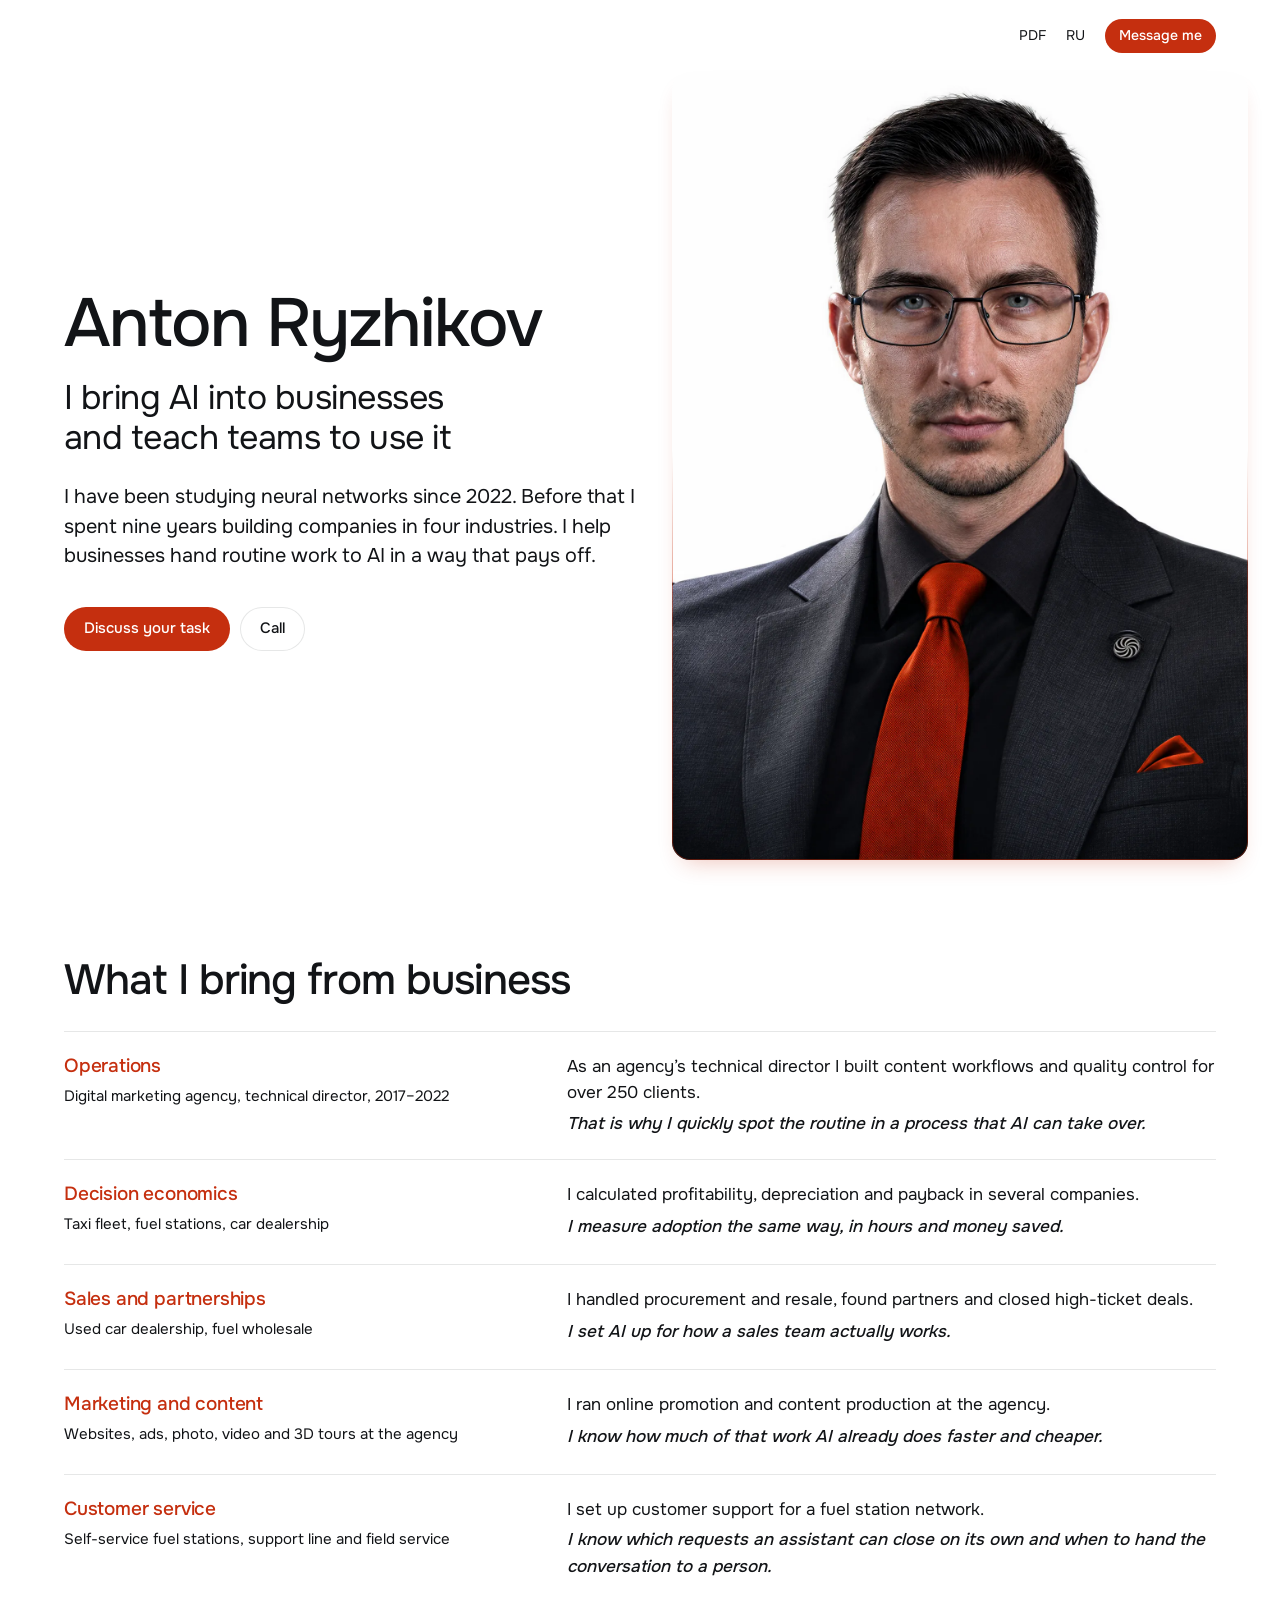
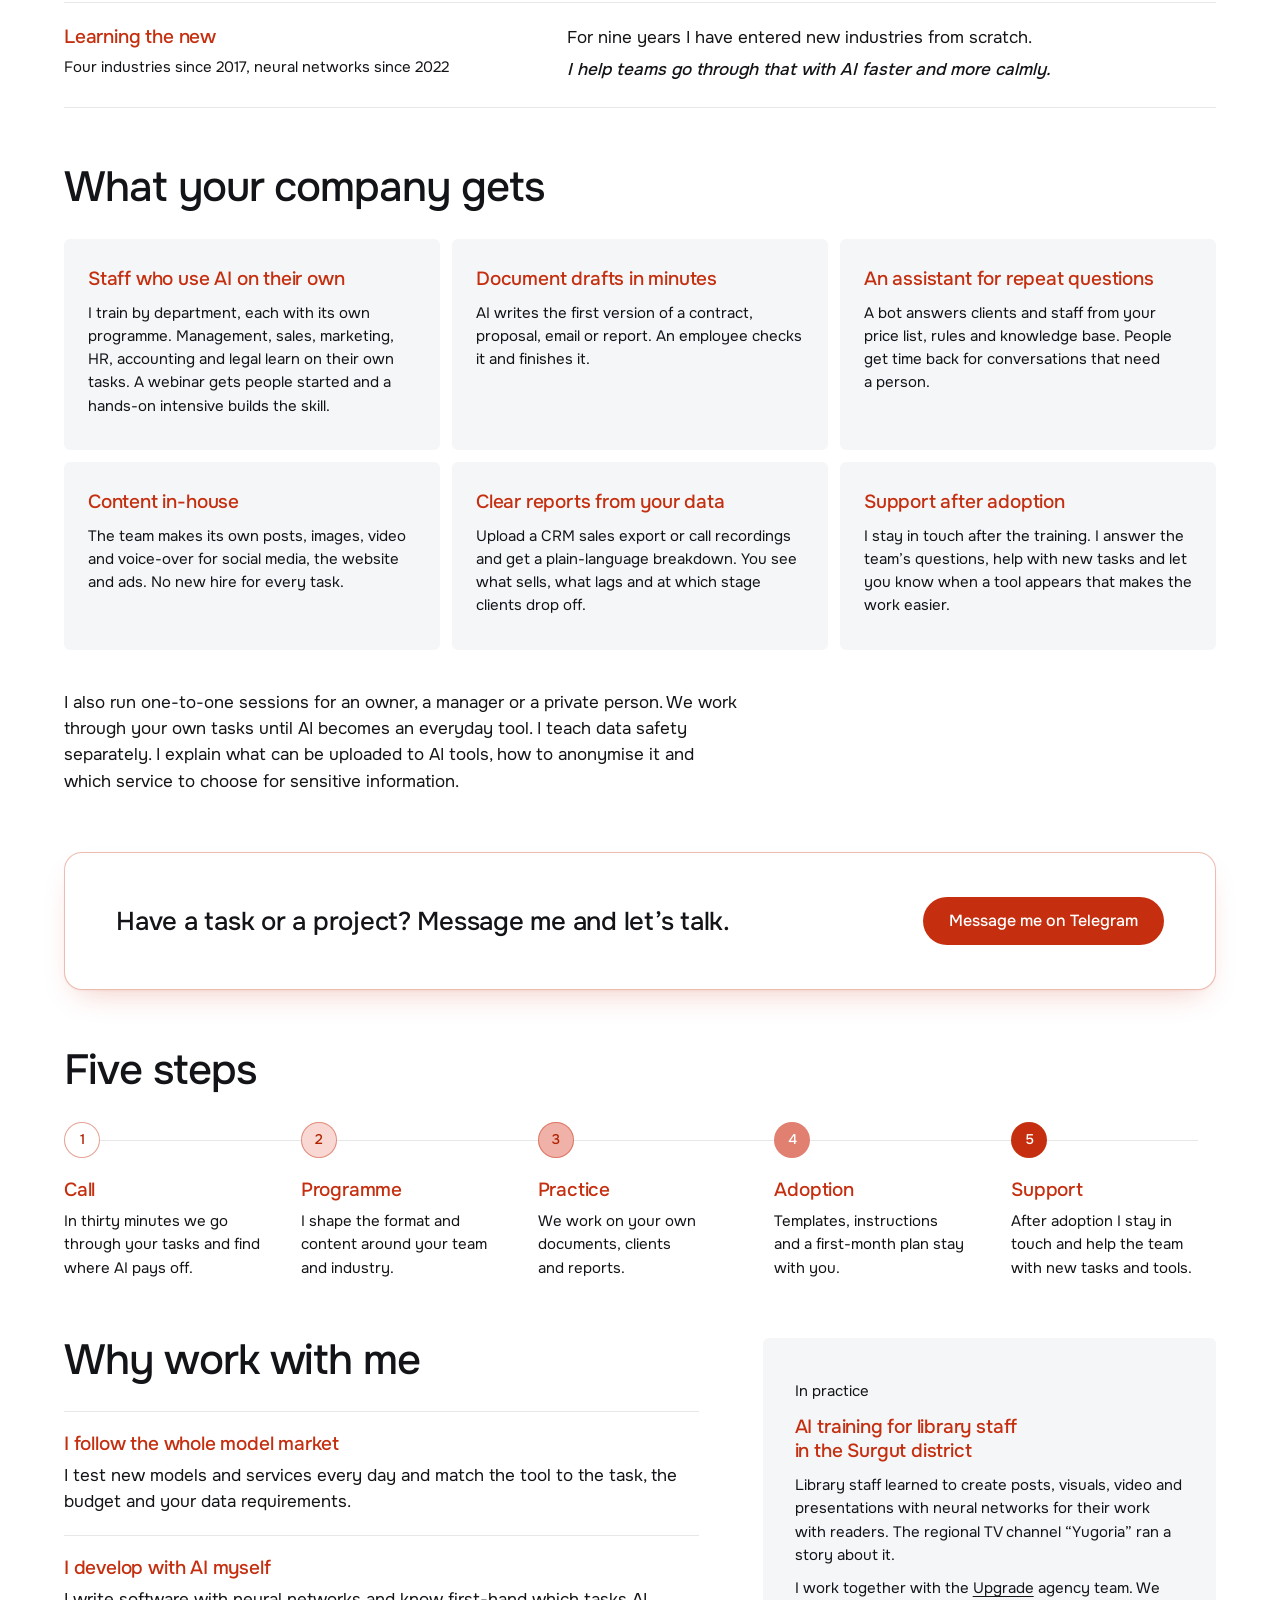
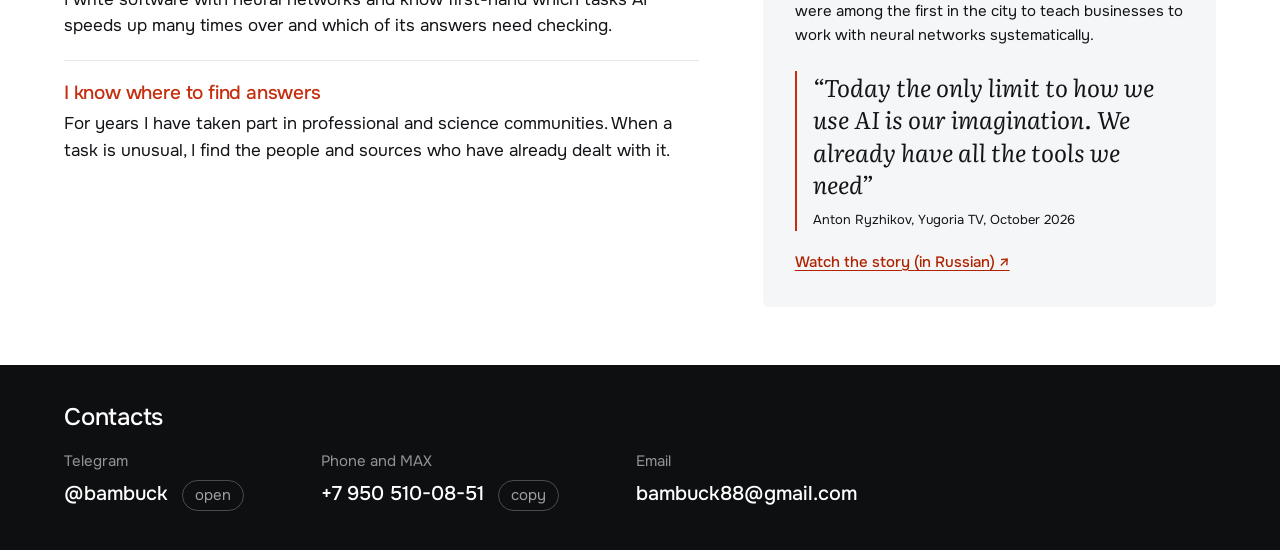
==== commit 3321afab: "Обновление сайта" ====
--- a/ai.en.html
+++ b/ai.en.html
@@ -12,7 +12,7 @@
 <link rel="preconnect" href="https://fonts.googleapis.com">
 <link rel="preconnect" href="https://fonts.gstatic.com" crossorigin>
 <link rel="stylesheet" href="https://fonts.googleapis.com/css2?family=Onest:wght@400;500;600&family=Literata:ital,opsz,wght@0,7..72,400;1,7..72,400&display=swap">
-<link rel="stylesheet" href="assets/style.css?v=mwg1igm6">
+<link rel="stylesheet" href="assets/style.css?v=mwg1ko86">
 <script>document.documentElement.classList.add('js')</script>
 </head>
 <body class="page-ai">
@@ -44,7 +44,7 @@
       <p class="print-only hero__contacts"><span>Telegram @bambuck</span><span>Phone and MAX +7 950 510-08-51</span><span>bambuck88@gmail.com</span></p>
     </div>
   </div>
-  <figure class="hero__media"><img src="assets/anton-color.webp?v=mwg1igm6" alt="Anton Ryzhikov" width="1920" height="1920" fetchpriority="high"></figure>
+  <figure class="hero__media"><img src="assets/anton-color.webp?v=mwg1ko86" alt="Anton Ryzhikov" width="1920" height="1920" fetchpriority="high"></figure>
 </section>
 <section class="sec wrap" id="expertise">
   <div class="shead"><h2>What I bring from business</h2></div>
@@ -117,6 +117,6 @@
   </div>
 </section>
 </main>
-<script src="assets/site.js?v=mwg1igm6" defer></script>
+<script src="assets/site.js?v=mwg1ko86" defer></script>
 </body>
 </html>
--- a/assets/style.css
+++ b/assets/style.css
@@ -687,3 +687,7 @@
     -webkit-mask-image: linear-gradient(to bottom, transparent 48%, #000 66%); mask-image: linear-gradient(to bottom, transparent 48%, #000 66%);
   }
 }
+/* s29c: тень фото не обрезается краем hero (overflow hidden): запас снизу 40px, тень ≤ 28px */
+@media screen and (min-width: 861px) {
+  .page-ai .hero:not(.hero--space) .hero__media, .page-cv .hero:not(.hero--space) .hero__media { bottom: 40px; box-shadow: 0 12px 24px -12px oklch(0.54 0.19 33 / 0.32); }
+}
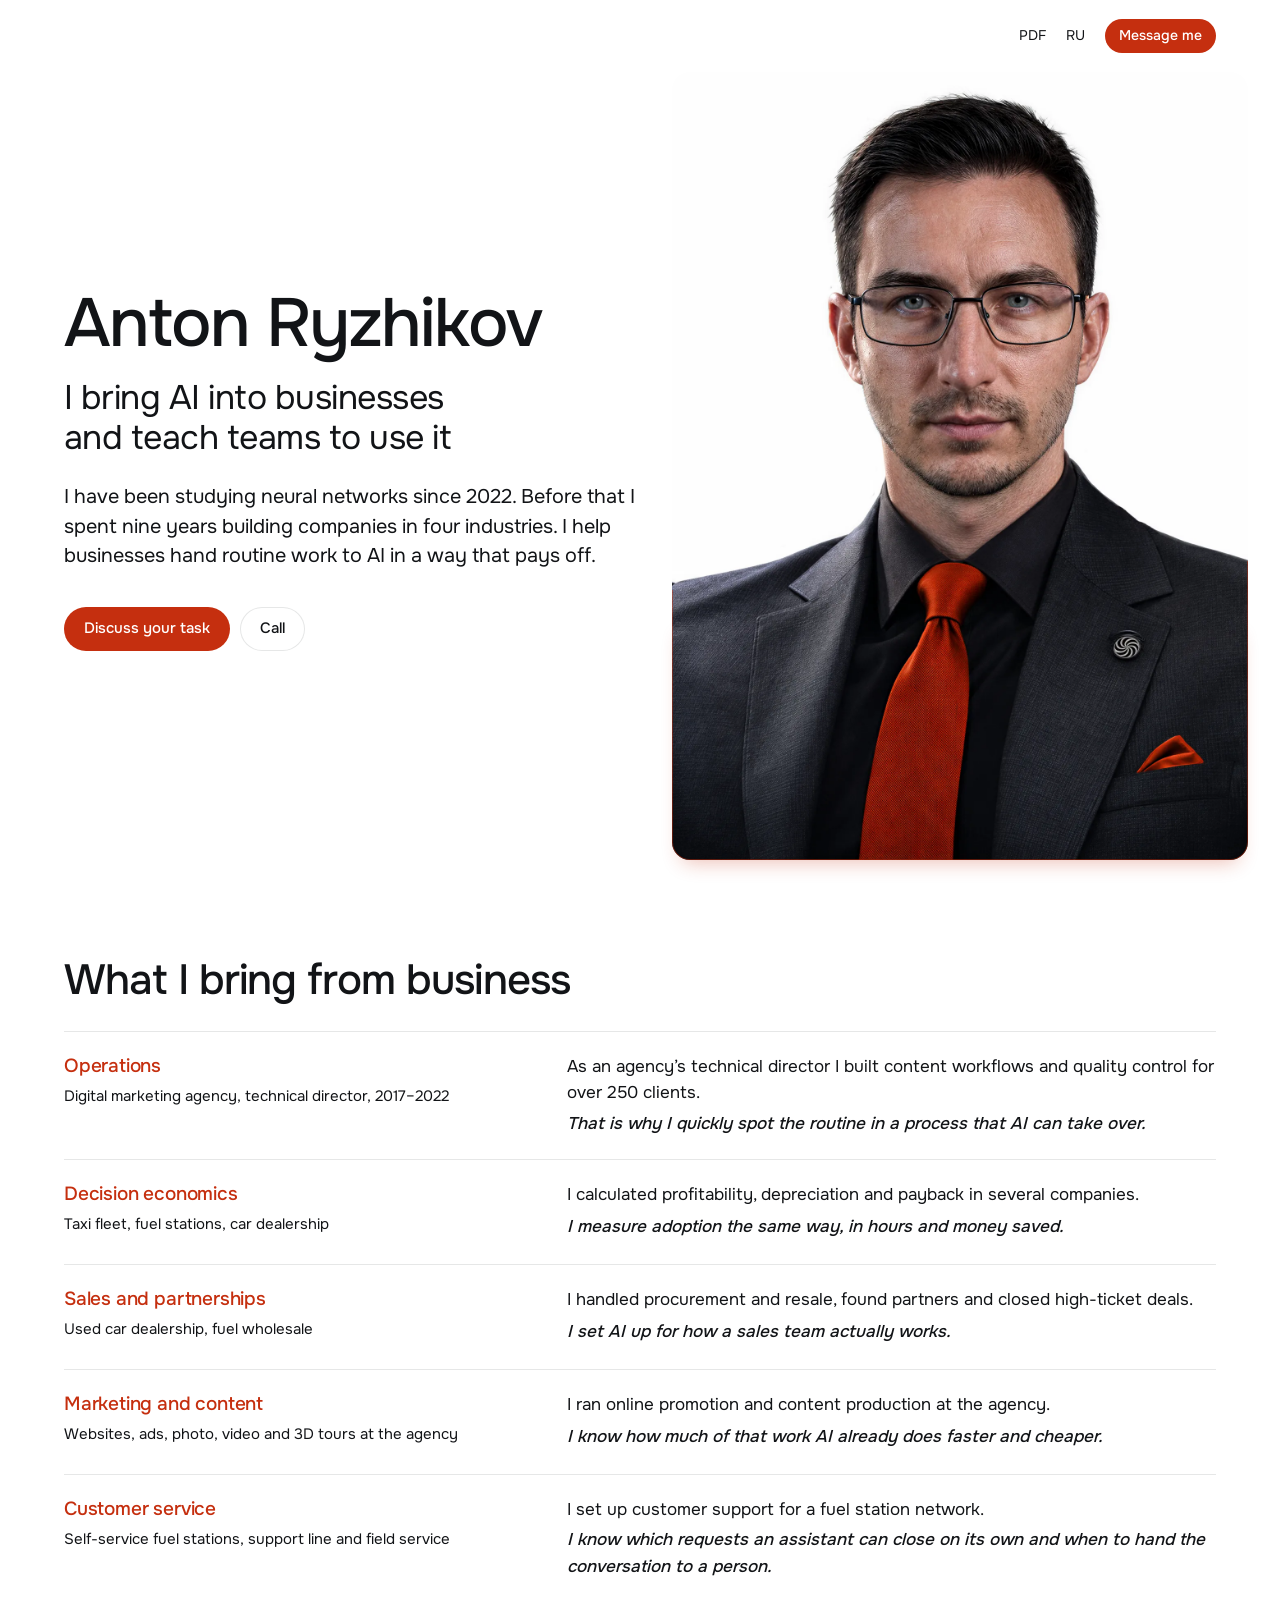
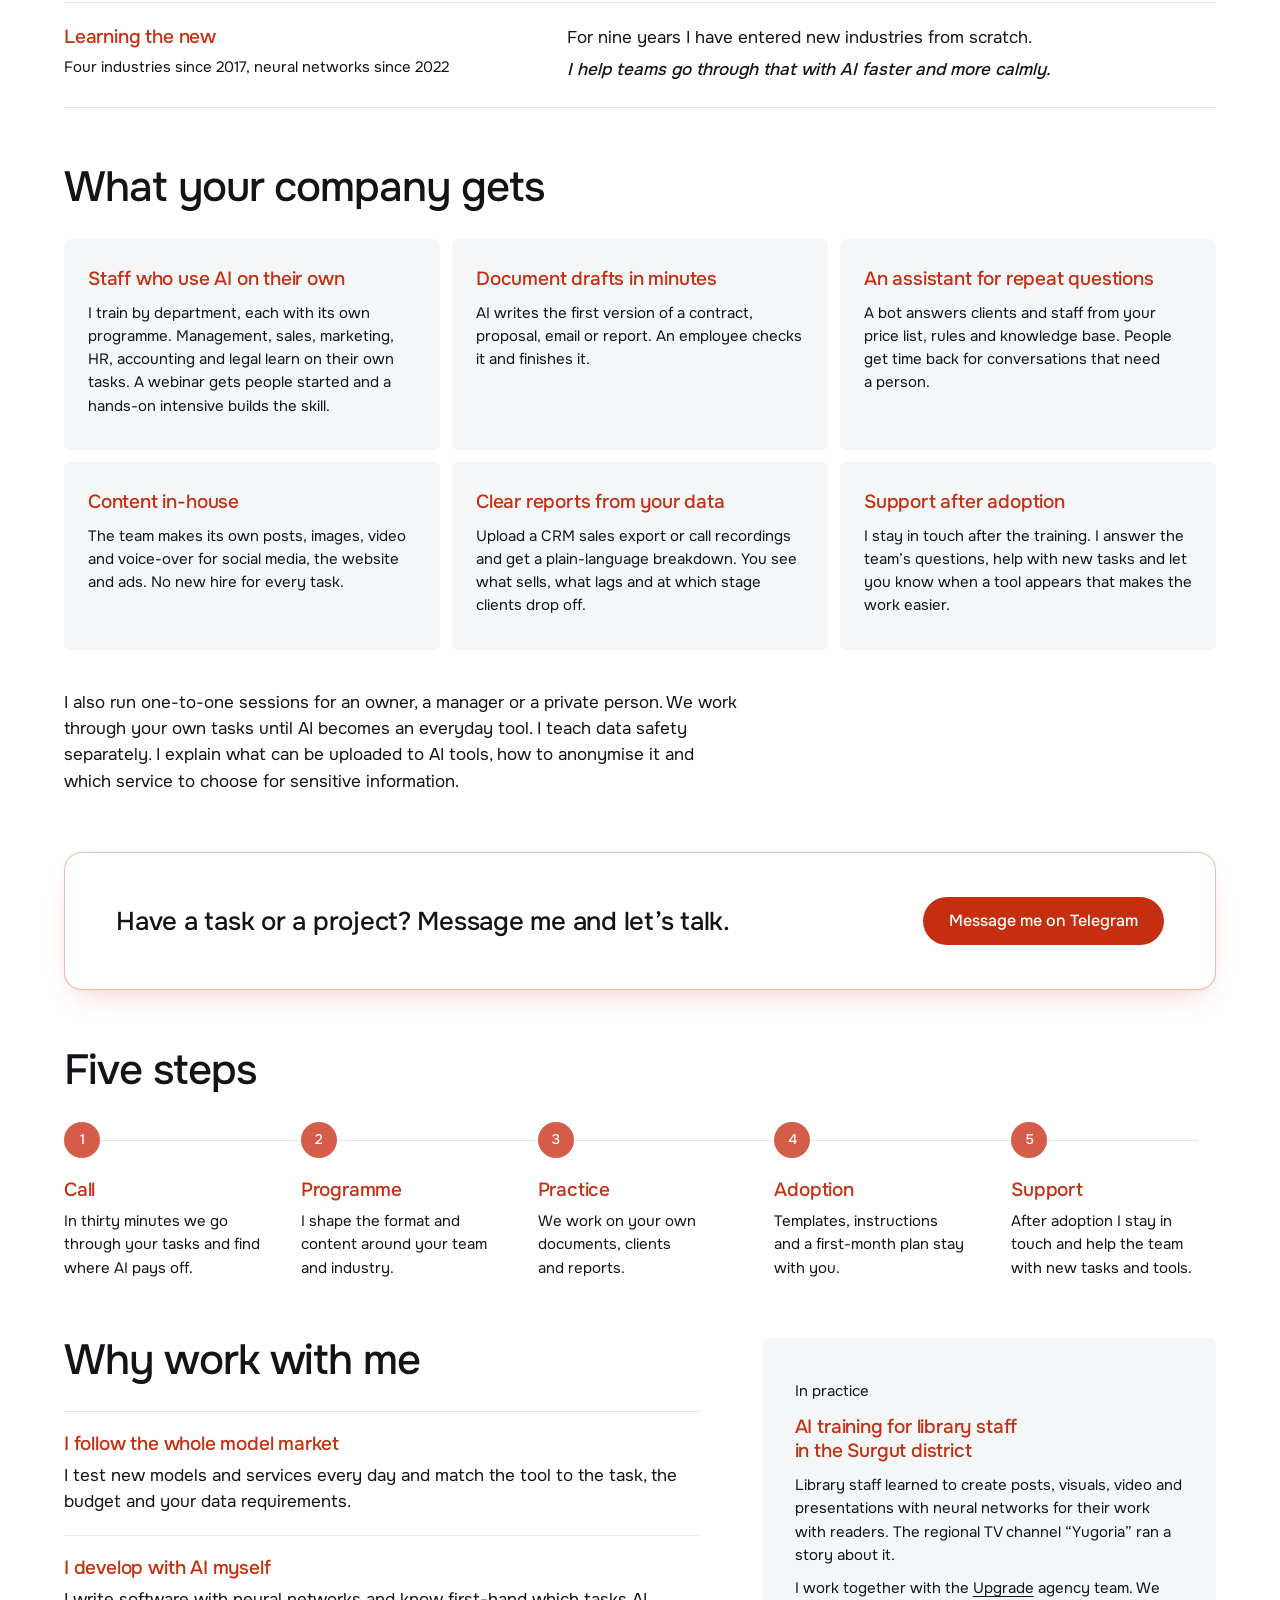
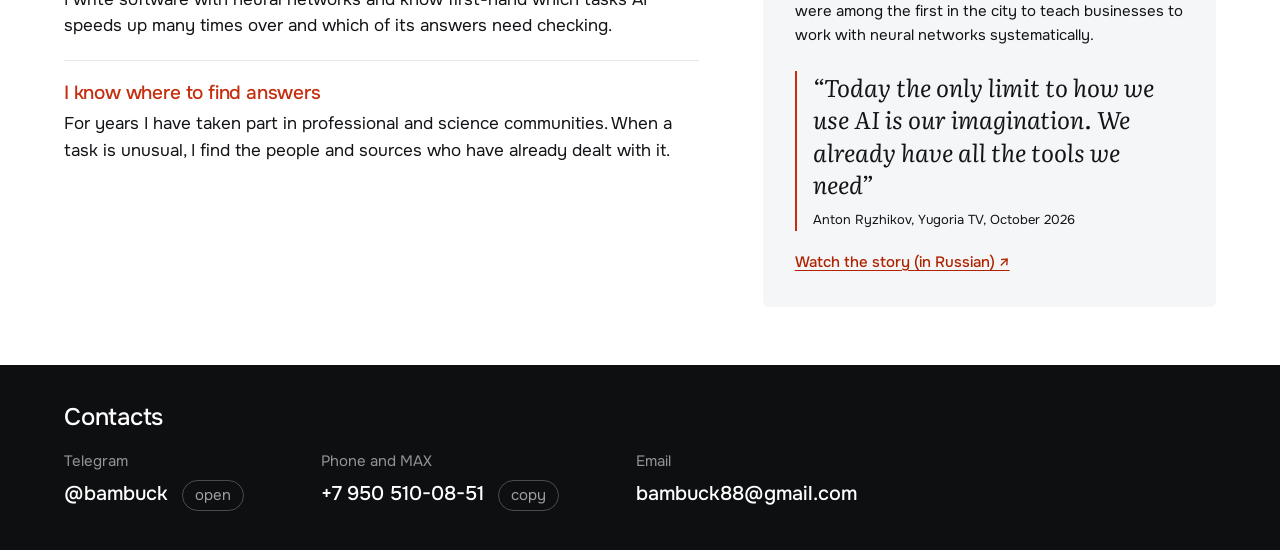
==== commit eaac4869: "Обновление сайта" ====
--- a/ai.en.html
+++ b/ai.en.html
@@ -12,7 +12,7 @@
 <link rel="preconnect" href="https://fonts.googleapis.com">
 <link rel="preconnect" href="https://fonts.gstatic.com" crossorigin>
 <link rel="stylesheet" href="https://fonts.googleapis.com/css2?family=Onest:wght@400;500;600&family=Literata:ital,opsz,wght@0,7..72,400;1,7..72,400&display=swap">
-<link rel="stylesheet" href="assets/style.css?v=mwg1ko86">
+<link rel="stylesheet" href="assets/style.css?v=mwg1vljf">
 <script>document.documentElement.classList.add('js')</script>
 </head>
 <body class="page-ai">
@@ -44,7 +44,7 @@
       <p class="print-only hero__contacts"><span>Telegram @bambuck</span><span>Phone and MAX +7 950 510-08-51</span><span>bambuck88@gmail.com</span></p>
     </div>
   </div>
-  <figure class="hero__media"><img src="assets/anton-color.webp?v=mwg1ko86" alt="Anton Ryzhikov" width="1920" height="1920" fetchpriority="high"></figure>
+  <figure class="hero__media"><img src="assets/anton-color.webp?v=mwg1vljf" alt="Anton Ryzhikov" width="1920" height="1920" fetchpriority="high"></figure>
 </section>
 <section class="sec wrap" id="expertise">
   <div class="shead"><h2>What I bring from business</h2></div>
@@ -117,6 +117,6 @@
   </div>
 </section>
 </main>
-<script src="assets/site.js?v=mwg1ko86" defer></script>
+<script src="assets/site.js?v=mwg1vljf" defer></script>
 </body>
 </html>
--- a/assets/style.css
+++ b/assets/style.css
@@ -691,3 +691,24 @@
 @media screen and (min-width: 861px) {
   .page-ai .hero:not(.hero--space) .hero__media, .page-cv .hero:not(.hero--space) .hero__media { bottom: 40px; box-shadow: 0 12px 24px -12px oklch(0.54 0.19 33 / 0.32); }
 }
+/* s29d: тень и обводка фото — ровно от линии пиджака (--jl/--jr считает site.js); шаги однотонные приглушённые */
+@media screen and (min-width: 861px) {
+  .page-ai .hero:not(.hero--space) .hero__media, .page-cv .hero:not(.hero--space) .hero__media { --jl: 66%; --jr: 66%; overflow: visible; box-shadow: none; }
+  .page-ai .hero:not(.hero--space) .hero__media img, .page-cv .hero:not(.hero--space) .hero__media img { position: relative; border-radius: 18px; }
+  .page-ai .hero:not(.hero--space) .hero__media::after, .page-cv .hero:not(.hero--space) .hero__media::after {
+    z-index: 2; box-shadow: inset 1px 0 0 0 oklch(0.54 0.19 33 / 0.45), inset -1px 0 0 0 oklch(0.54 0.19 33 / 0.45), inset 0 -1px 0 0 oklch(0.54 0.19 33 / 0.45);
+    -webkit-mask-image: linear-gradient(to bottom, transparent var(--jl), #000 var(--jl)), linear-gradient(to bottom, transparent var(--jr), #000 var(--jr));
+    -webkit-mask-size: 50% 100%; -webkit-mask-position: 0 0, 100% 0; -webkit-mask-repeat: no-repeat;
+    mask-image: linear-gradient(to bottom, transparent var(--jl), #000 var(--jl)), linear-gradient(to bottom, transparent var(--jr), #000 var(--jr));
+    mask-size: 50% 100%; mask-position: 0 0, 100% 0; mask-repeat: no-repeat;
+  }
+  /* тень: отдельный слой под фото, начинается на линии пиджака */
+  .page-ai .hero:not(.hero--space) .hero__media::before, .page-cv .hero:not(.hero--space) .hero__media::before {
+    content: ""; position: absolute; left: 0; right: 0; bottom: 0; top: min(var(--jl), var(--jr)); z-index: 0; border-radius: 0 0 18px 18px; pointer-events: none;
+    box-shadow: 0 12px 22px -10px oklch(0.54 0.19 33 / 0.32);
+  }
+}
+.page-ai .steps li .steps__n, .page-ai .steps li:nth-child(n) .steps__n, .page-ai .steps li:last-child .steps__n { --k: 82% !important; color: #fff !important; box-shadow: none !important; }
+@media screen and (min-width: 861px) {
+  .page-ai .hero:not(.hero--space) .hero__media::before, .page-cv .hero:not(.hero--space) .hero__media::before { top: calc(max(var(--jl), var(--jr)) + 3%); box-shadow: 0 12px 20px -10px oklch(0.54 0.19 33 / 0.32); }
+}
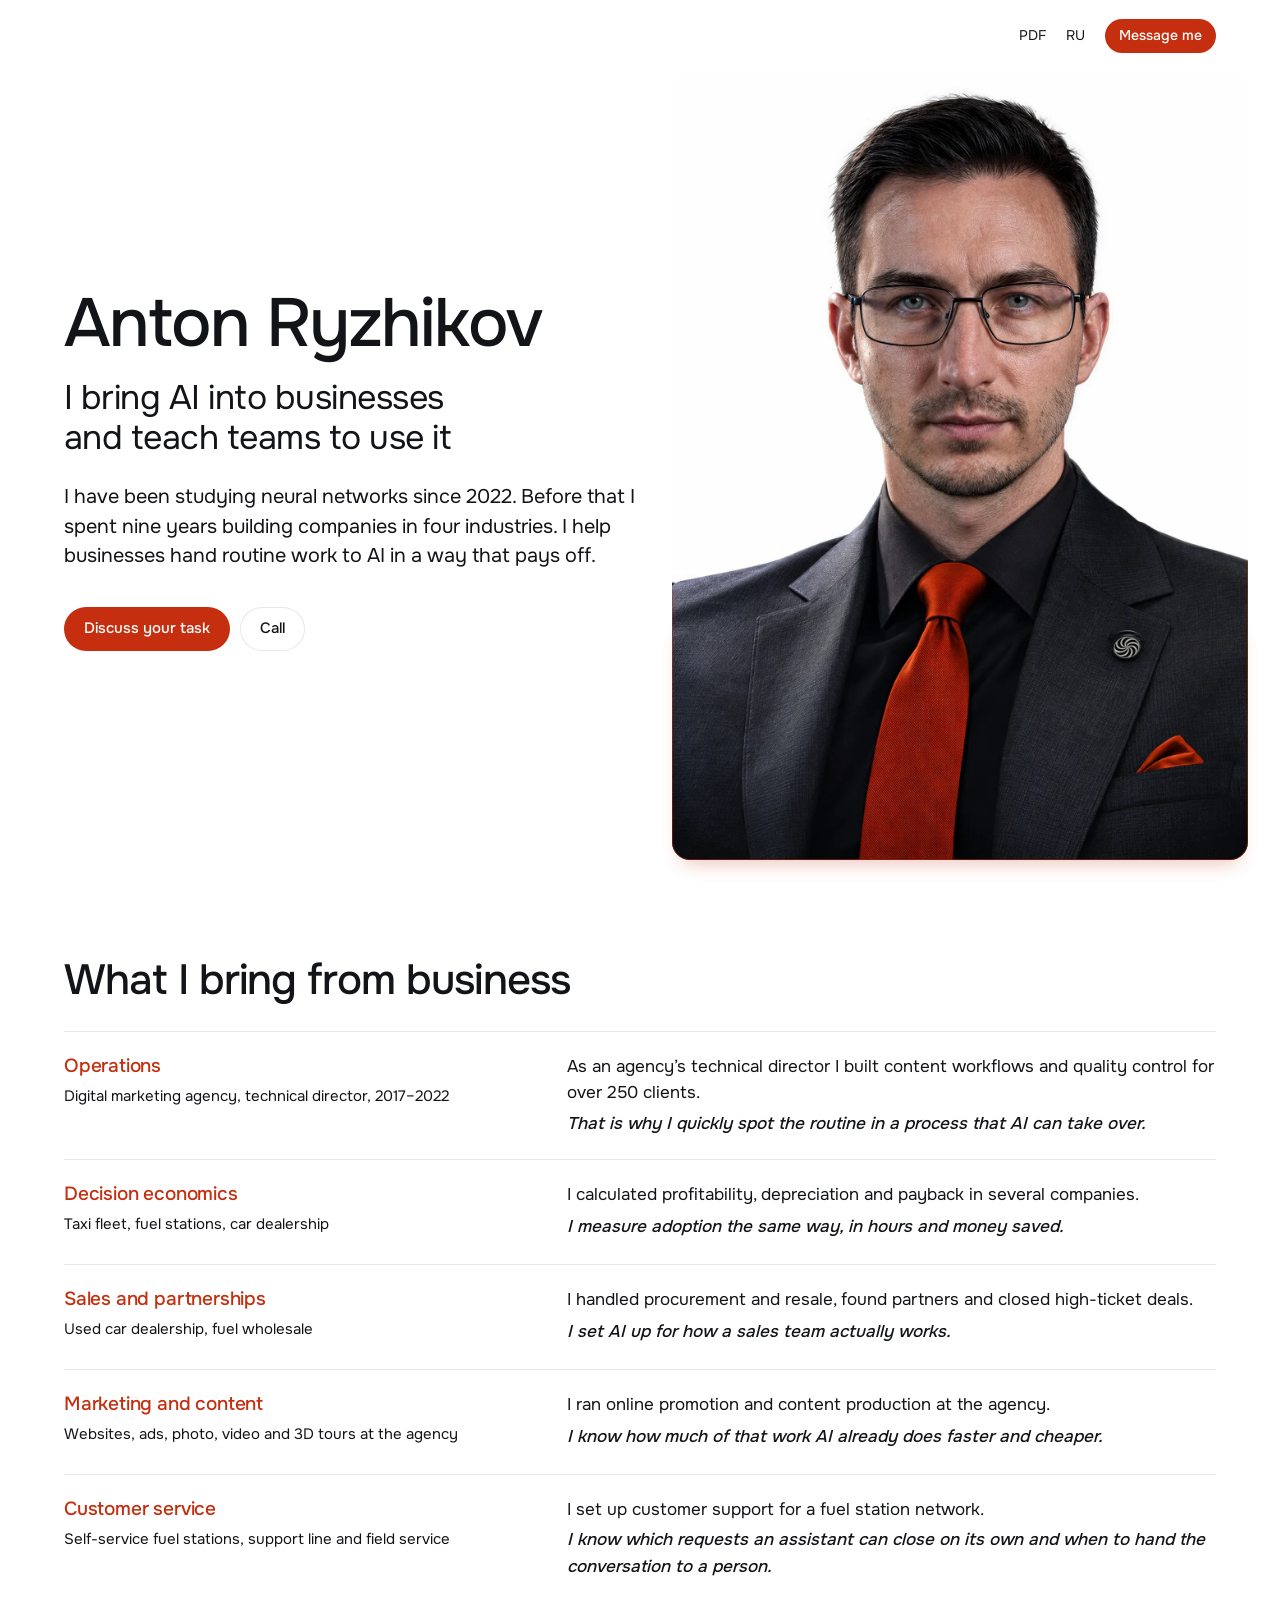
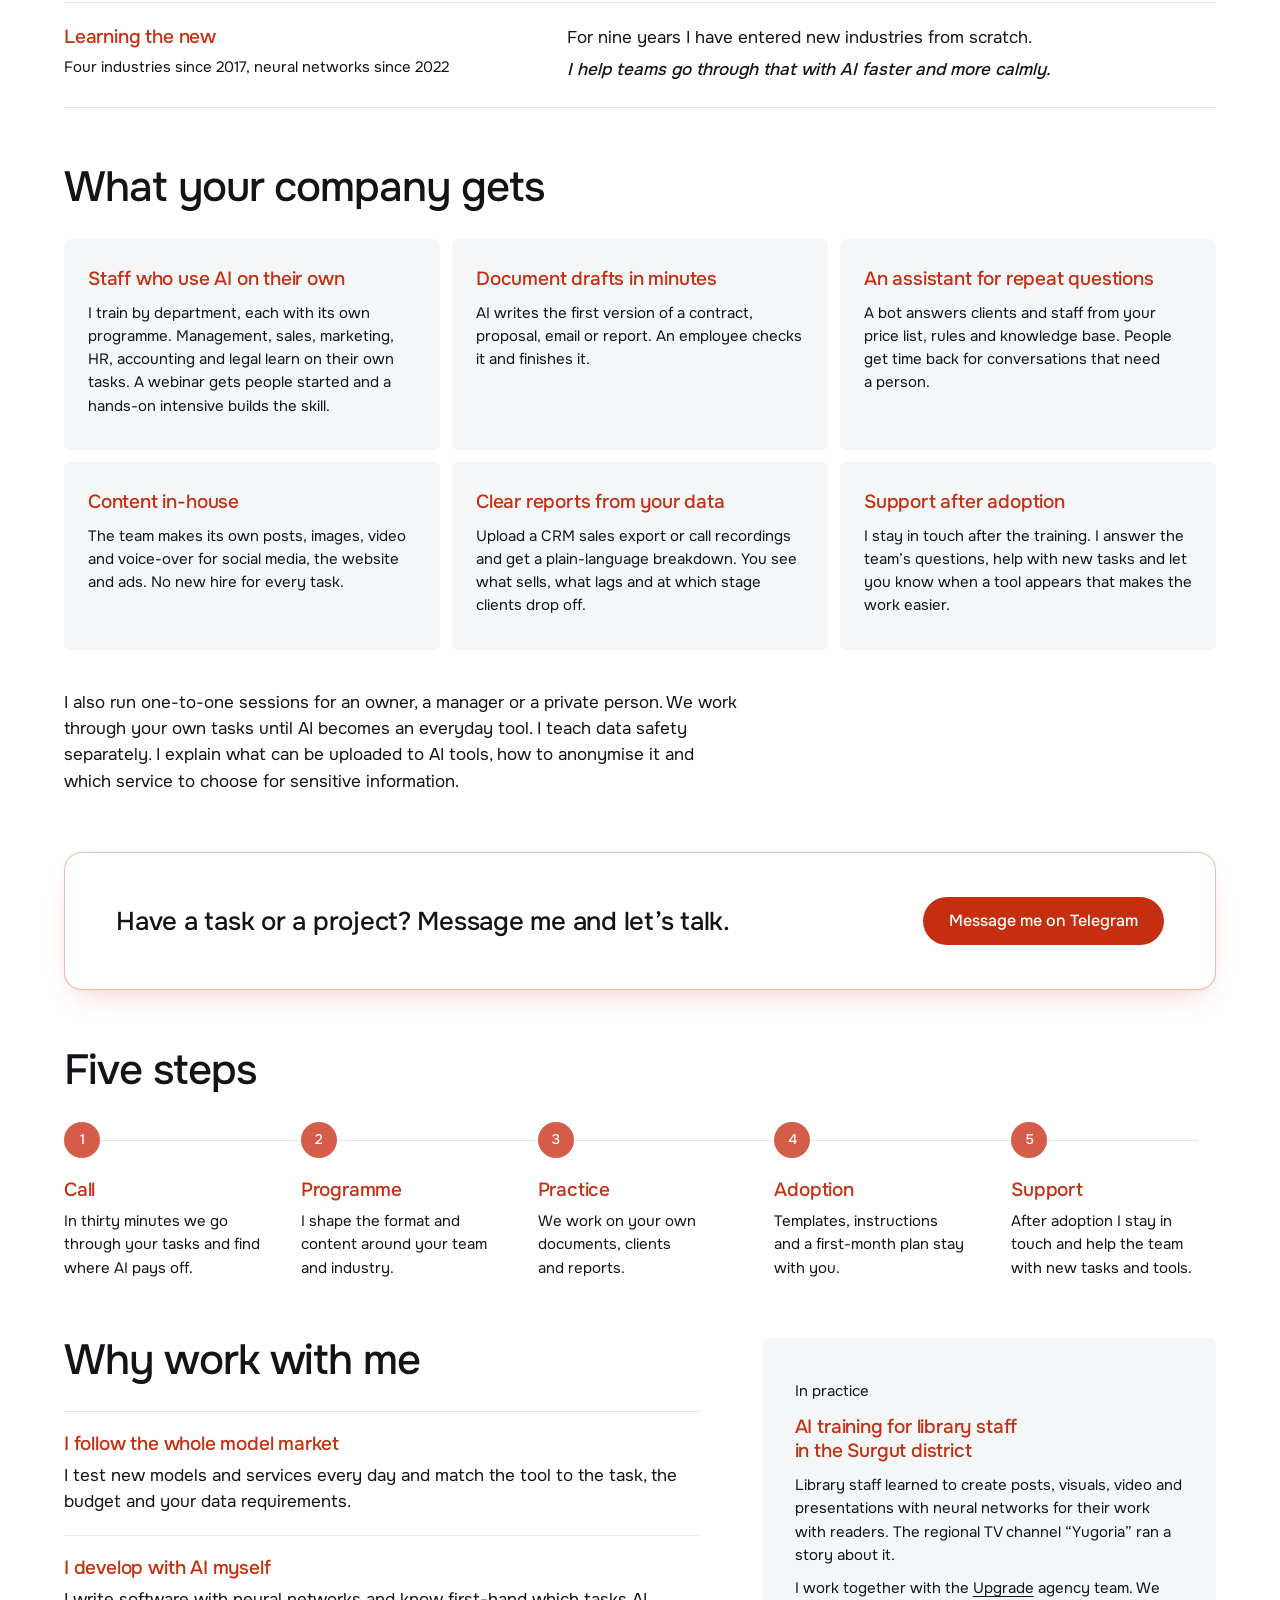
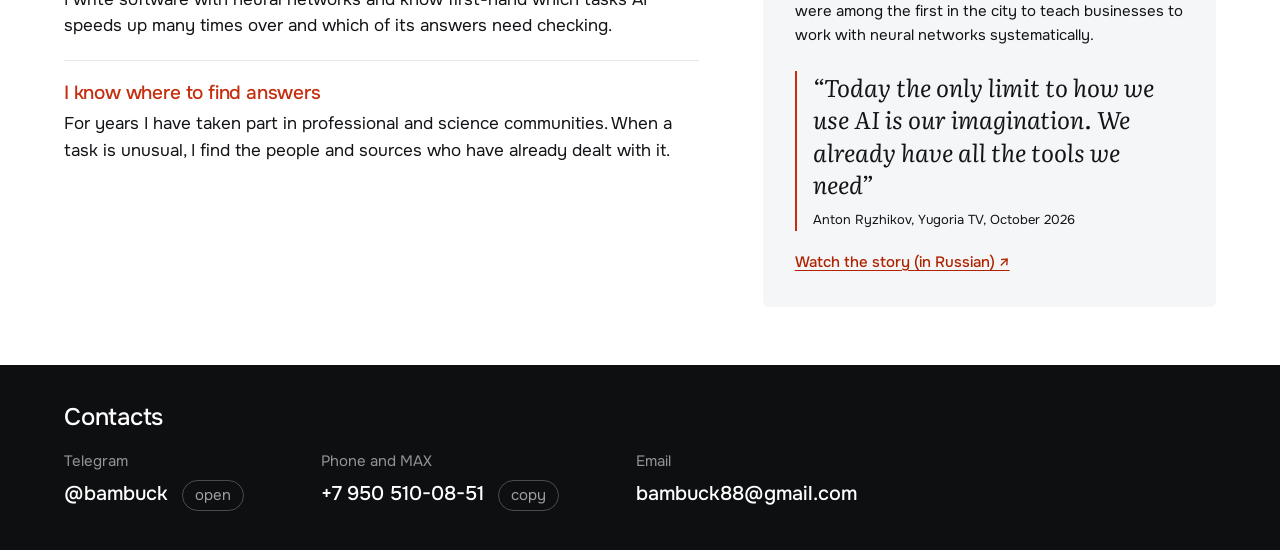
==== commit 5b315885: "Обновление сайта" ====
--- a/ai.en.html
+++ b/ai.en.html
@@ -12,7 +12,7 @@
 <link rel="preconnect" href="https://fonts.googleapis.com">
 <link rel="preconnect" href="https://fonts.gstatic.com" crossorigin>
 <link rel="stylesheet" href="https://fonts.googleapis.com/css2?family=Onest:wght@400;500;600&family=Literata:ital,opsz,wght@0,7..72,400;1,7..72,400&display=swap">
-<link rel="stylesheet" href="assets/style.css?v=mwg1vljf">
+<link rel="stylesheet" href="assets/style.css?v=mwg20c2m">
 <script>document.documentElement.classList.add('js')</script>
 </head>
 <body class="page-ai">
@@ -44,7 +44,7 @@
       <p class="print-only hero__contacts"><span>Telegram @bambuck</span><span>Phone and MAX +7 950 510-08-51</span><span>bambuck88@gmail.com</span></p>
     </div>
   </div>
-  <figure class="hero__media"><img src="assets/anton-color.webp?v=mwg1vljf" alt="Anton Ryzhikov" width="1920" height="1920" fetchpriority="high"></figure>
+  <figure class="hero__media"><img src="assets/anton-color.webp?v=mwg20c2m" alt="Anton Ryzhikov" width="1920" height="1920" fetchpriority="high"></figure>
 </section>
 <section class="sec wrap" id="expertise">
   <div class="shead"><h2>What I bring from business</h2></div>
@@ -117,6 +117,6 @@
   </div>
 </section>
 </main>
-<script src="assets/site.js?v=mwg1vljf" defer></script>
+<script src="assets/site.js?v=mwg20c2m" defer></script>
 </body>
 </html>
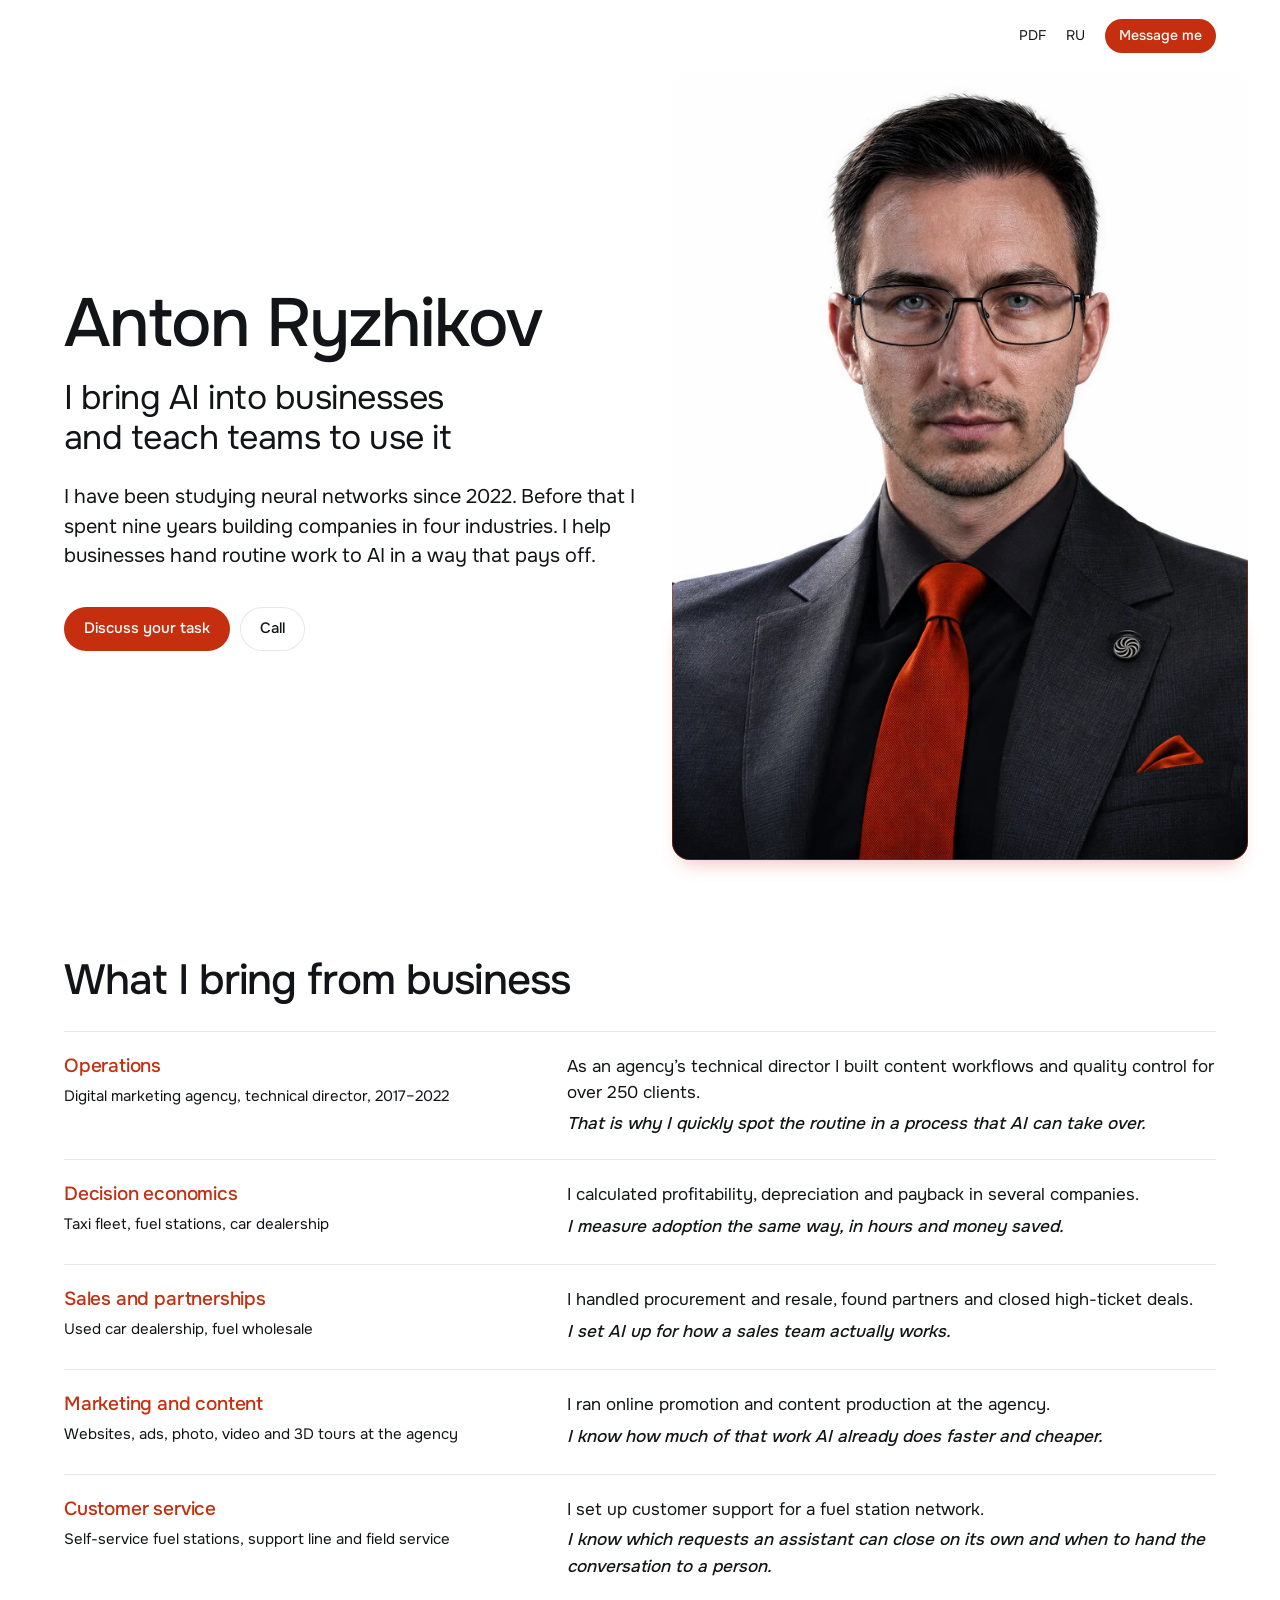
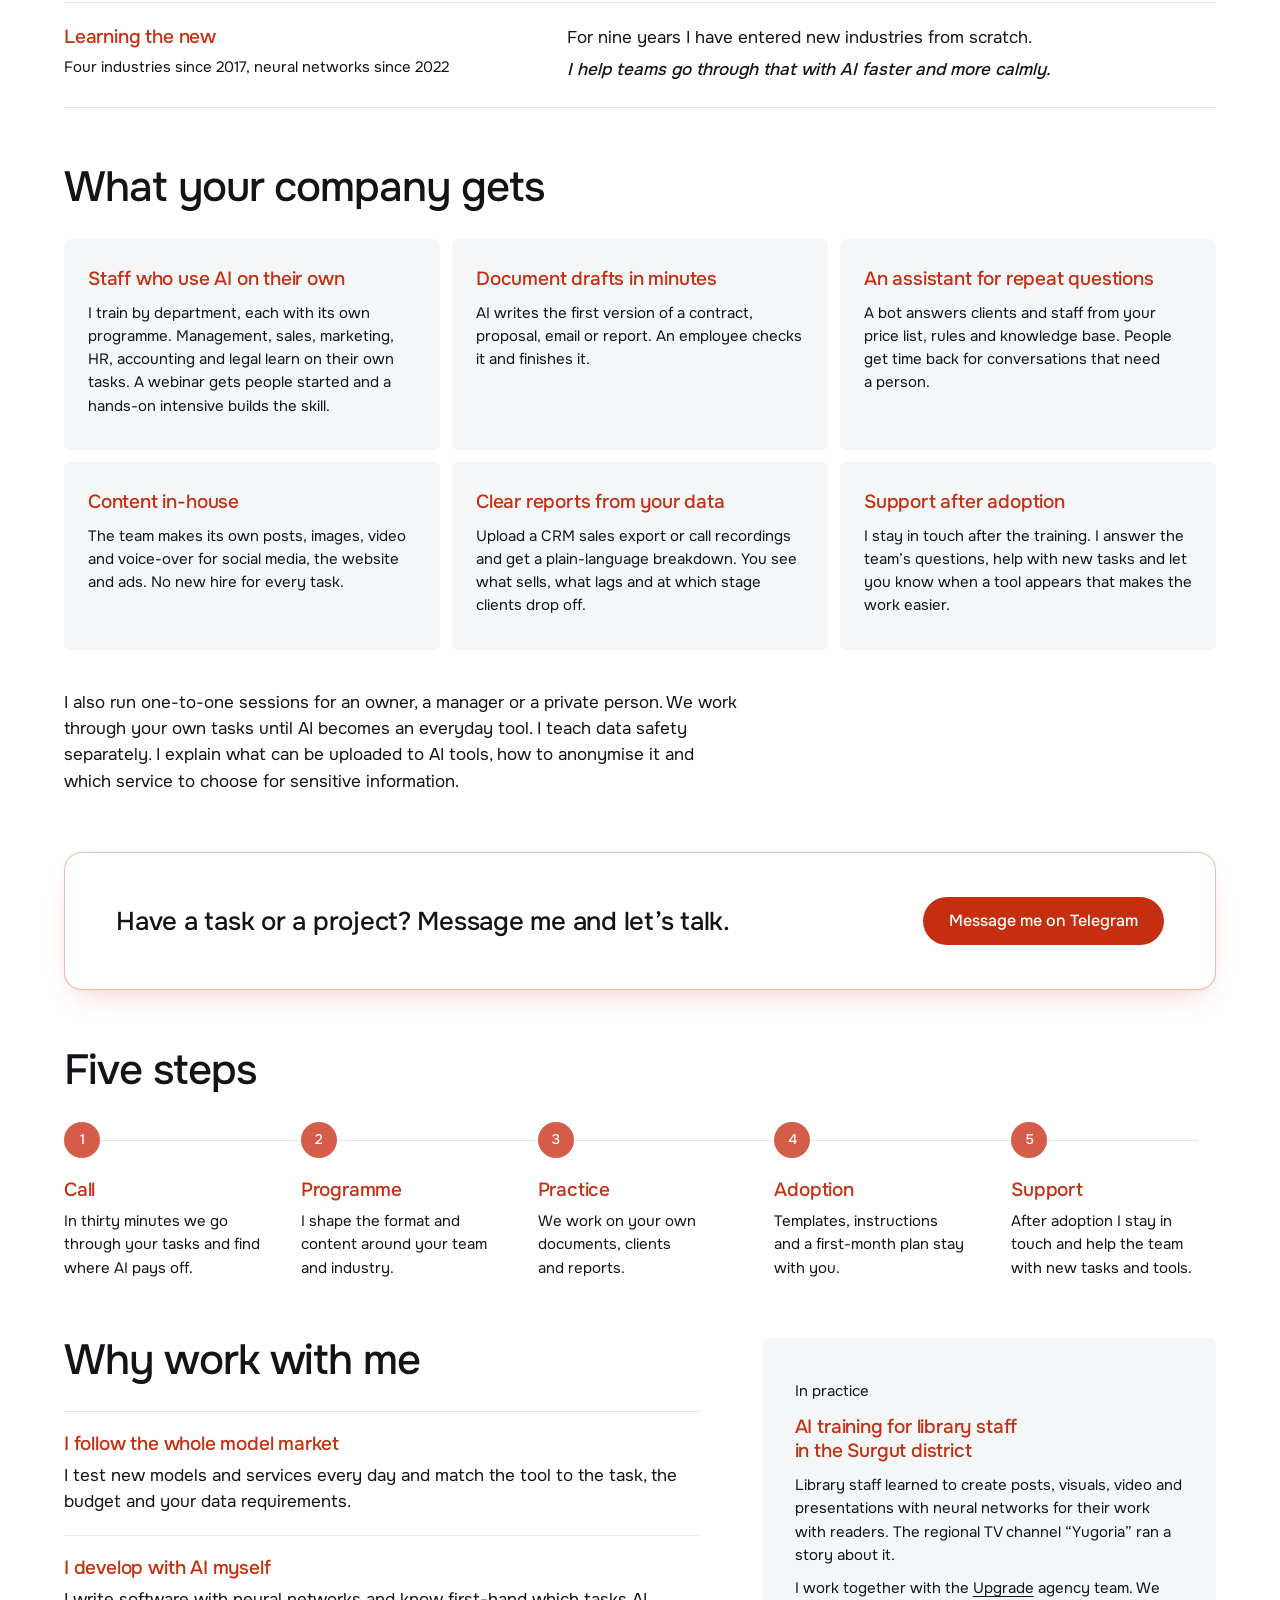
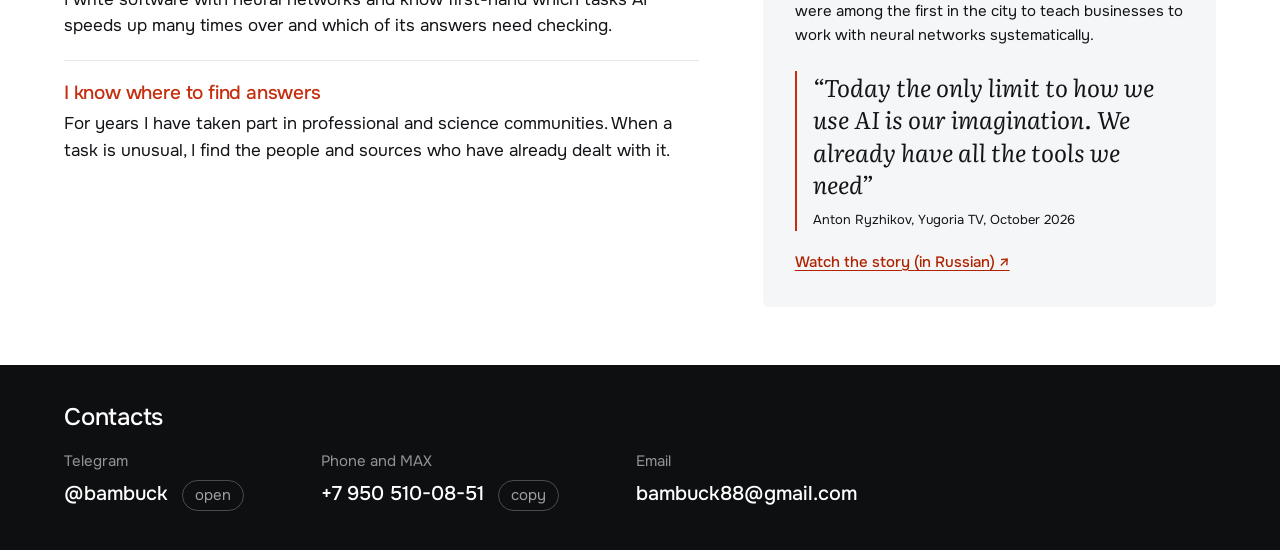
==== commit cc32f36a: "Обновление сайта" ====
--- a/ai.en.html
+++ b/ai.en.html
@@ -8,20 +8,20 @@
 <meta property="og:title" content="Anton Ryzhikov · AI adoption and team training">
 <meta property="og:description" content="I train teams to work with neural networks, find tasks to automate, choose the right tools and support you after adoption. Nine years of business management experience.">
 <meta property="og:type" content="profile">
-<link rel="alternate" hreflang="ru" href="ai.html">
+<link rel="alternate" hreflang="ru" href="/ai">
 <link rel="preconnect" href="https://fonts.googleapis.com">
 <link rel="preconnect" href="https://fonts.gstatic.com" crossorigin>
 <link rel="stylesheet" href="https://fonts.googleapis.com/css2?family=Onest:wght@400;500;600&family=Literata:ital,opsz,wght@0,7..72,400;1,7..72,400&display=swap">
-<link rel="stylesheet" href="assets/style.css?v=mwg20c2m">
+<link rel="stylesheet" href="assets/style.css?v=mwgqnndb">
 <script>document.documentElement.classList.add('js')</script>
 </head>
-<body class="page-ai">
+<body class="page-ai m-left">
 <header class="topbar">
   <div class="wrap topbar__in">
     <a class="topbar__name" href="#top">Anton Ryzhikov</a>
     <nav class="topbar__meta" aria-label="Page versions">
       <a href="pdf/Ryzhikov-AI-EN.pdf" download>PDF</a>
-      <a href="ai.html" hreflang="ru" lang="ru">RU</a>
+      <a href="/ai" hreflang="ru" lang="ru">RU</a>
       <a class="btn btn--sm" href="https://t.me/bambuck">Message me</a>
     </nav>
   </div>
@@ -44,7 +44,7 @@
       <p class="print-only hero__contacts"><span>Telegram @bambuck</span><span>Phone and MAX +7 950 510-08-51</span><span>bambuck88@gmail.com</span></p>
     </div>
   </div>
-  <figure class="hero__media"><img src="assets/anton-color.webp?v=mwg20c2m" alt="Anton Ryzhikov" width="1920" height="1920" fetchpriority="high"></figure>
+  <figure class="hero__media"><img src="assets/anton-color.webp?v=mwgqnndb" alt="Anton Ryzhikov" width="1920" height="1920" fetchpriority="high"></figure>
 </section>
 <section class="sec wrap" id="expertise">
   <div class="shead"><h2>What I bring from business</h2></div>
@@ -117,6 +117,6 @@
   </div>
 </section>
 </main>
-<script src="assets/site.js?v=mwg20c2m" defer></script>
+<script src="assets/site.js?v=mwgqnndb" defer></script>
 </body>
 </html>
--- a/assets/style.css
+++ b/assets/style.css
@@ -712,3 +712,68 @@
 @media screen and (min-width: 861px) {
   .page-ai .hero:not(.hero--space) .hero__media::before, .page-cv .hero:not(.hero--space) .hero__media::before { top: calc(max(var(--jl), var(--jr)) + 3%); box-shadow: 0 12px 20px -10px oklch(0.54 0.19 33 / 0.32); }
 }
+
+/* ═══ s30 ТЕСТ: телефон без сплошной центровки — только body.m-left (ai-m / index-m) ═══
+   Одна левая ось на 20px от края; акценты держат ритм: полоса у выводов и цитат, линия шагов. */
+@media screen and (max-width: 640px) {
+  .m-left .hero__copy, .m-left .shead, .m-left h2, .m-left .note, .m-left .why, .m-left .case,
+  .m-left .tiles li, .m-left .feature, .m-left .meta li, .m-left .skills section, .m-left .showcase,
+  .m-left .band__head, .m-left .clist li, .m-left .cta__in, .m-left .compare__row { text-align: left; }
+  /* шапка: фото слева по оси текста, имя и подзаголовок с левого края */
+  .m-left .hero:not(.hero--space) .hero__media { width: 112px; height: 112px; margin: 80px 0 0 var(--pad); }
+  .m-left .hero__copy { padding: 22px 0 8px; }
+  .m-left .hero h1, .m-left .lead, .m-left .hero .role { margin-inline: 0; }
+  .m-left.page-ai .hero .role { max-width: 17em; }
+  .m-left .actions { justify-content: flex-start; }
+  /* заголовки разделов: слева, без центровки */
+  .m-left .shead { justify-content: flex-start; }
+  .m-left h2 { margin-inline: 0; }
+  /* сравнение: вывод с тонкой полосой цвета кнопки */
+  .m-left .compare__row { gap: 6px; }
+  .m-left .compare__ai { border-left: 2px solid var(--accent); padding: 2px 0 2px 14px; margin-top: 6px; }
+  /* шаги: номер слева, текст слева, номера связаны тонкой линией */
+  .m-left .steps { gap: 0; }
+  .m-left .steps li { grid-template-columns: 36px 1fr; column-gap: 16px; align-items: start; text-align: left; padding-bottom: 22px; }
+  .m-left .steps li:last-child { padding-bottom: 0; }
+  .m-left .steps__n { grid-row: 1 / span 2; }
+  .m-left .steps li h3 { padding-top: 6px; margin-bottom: 4px; }
+  .m-left .steps li:not(:last-child)::after { content: ""; position: absolute; left: 17px; top: 42px; bottom: 6px; width: 2px; border-radius: 1px; background: oklch(0.54 0.19 33 / 0.22); }
+  /* плашка-призыв: текст слева, кнопка во всю ширину */
+  .m-left .cta__in { align-items: stretch; }
+  .m-left .cta__btn { width: 100%; justify-content: center; }
+  /* кейс и цитаты: полоса слева вместо центровки */
+  .m-left .case__quote, .m-left .showcase__quote { border-left: 2px solid var(--accent) !important; padding-left: 16px !important; text-align: left; }
+  /* подвал: подпись над значением, всё от левого края */
+  .m-left .clist li { justify-items: start; }
+  .m-left .cbox { justify-content: flex-start; }
+}
+@media screen and (max-width: 640px) {
+  /* полоса — только у цитаты и подписи, ссылка «Смотреть сюжет» ниже без полосы */
+  .m-left .showcase__quote { border-left: 0 !important; padding-left: 0 !important; }
+  .m-left .showcase__quote .quote, .m-left .showcase__quote figcaption { border-left: 2px solid var(--accent); padding-left: 16px; margin-top: 0; margin-bottom: 0; }
+  .m-left .showcase__quote figcaption { padding-top: 12px; }
+  .m-left .showcase { gap: 28px; }
+}
+/* s30b (после ресёрча 16+4 сайтов на 375): имя и фото одной строкой; один акцент на блок; больше воздуха между разделами */
+@media screen and (max-width: 640px) {
+  .m-left .hero { position: relative; }
+  .m-left .hero:not(.hero--space) .hero__media { position: absolute; top: 96px; right: var(--pad); left: auto; width: 96px; height: 96px; margin: 0; z-index: 3; }
+  .m-left .hero__copy { padding-top: 96px; }
+  .m-left .hero h1 { max-width: calc(100% - 116px); min-height: 96px; display: flex; align-items: center; }
+  .m-left .hero .role { margin-top: 20px; }
+  /* выводы в «Что я принёс»: без полосы, просто курсив — полоса остаётся только у цитаты */
+  .m-left .compare__ai { border-left: 0; padding: 0; margin-top: 6px; }
+  /* ритм: разделы дальше друг от друга, внутри плотнее */
+  .m-left .sec { padding-top: 72px; }
+  .m-left .cta { margin-top: 64px; }
+  .m-left .shead { margin-bottom: 24px; }
+}
+@media screen and (max-width: 640px) { .m-left .hero:not(.hero--space) .hero__copy { padding-top: 96px; } }
+@media screen and (max-width: 640px) { .m-left.page-cv .hero .role { text-wrap: balance; } }
+/* s30c: пользователь — «большие гапы между блоками не нравятся, они и так акцентированы заголовками» → минимум */
+@media screen and (max-width: 640px) {
+  .m-left .sec { padding-top: 36px; }
+  .m-left .cta { margin-top: 36px; }
+  .m-left .shead { margin-bottom: 14px; }
+}
+@media screen and (max-width: 640px) { .m-left .split { gap: 32px; } }
